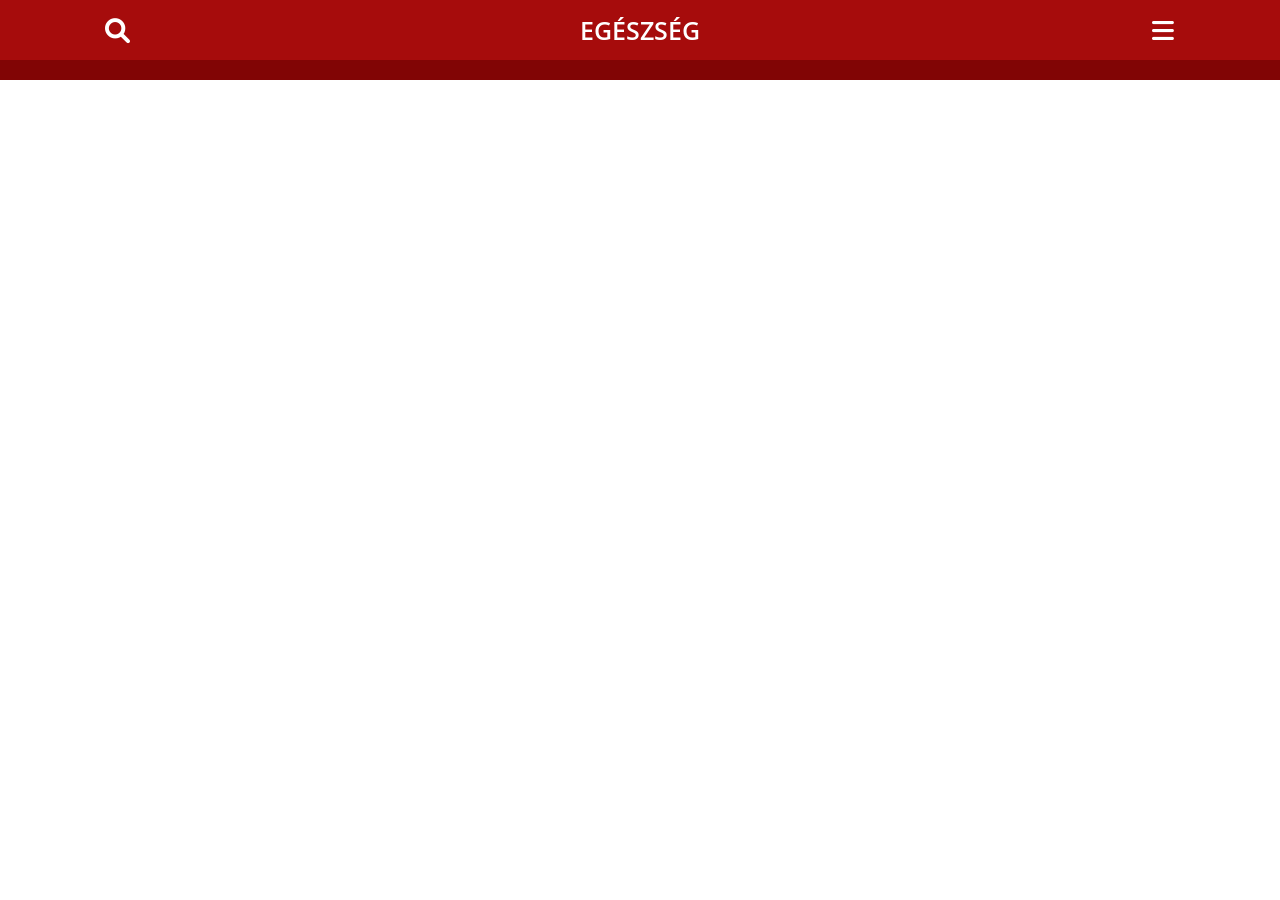
==== vslhu1vsmk/index.html @ 2d039204 "Add files via upload" ====
<html lang="hu"><head>

  <meta charset="utf-8">

  <title>Javítsd a memóriádat.</title>

  <meta name="viewport" content="width=device-width, initial-scale=1">

  <link rel="stylesheet" href="css/bootstrap.min.css">
  <link rel="stylesheet" href="css/bootstrap-icons.min.css">

  <link rel="stylesheet" type="text/css" href="css/style.css">

  <link rel="shortcut icon" href="images/favicon.webp">

  <link rel="preconnect" href="https://fonts.googleapis.com">
  <link rel="preconnect" href="https://fonts.gstatic.com" crossorigin="">
  <link href="https://fonts.googleapis.com/css2?family=Jost:ital,wght@0,100..900;1,100..900&family=Open+Sans:ital,wght@0,300..800;1,300..800&family=Poppins:ital,wght@0,100;0,200;0,300;0,400;0,500;0,600;0,700;0,800;0,900;1,100;1,200;1,300;1,400;1,500;1,600;1,700;1,800;1,900&display=swap" rel="stylesheet">

  <!-- AOS Animation -->
  <link rel="stylesheet" href="css/aos.css">

  <!-- Main Styles -->
  <link rel="stylesheet" href="css/main.css">

  <script>
    setTimeout(function () {
      fbq('track', 'View_5min');
    }, 5 * 60 * 1000);
    setTimeout(function () {
      fbq('track', 'View_10min');
    }, 10 * 60 * 1000);
    setTimeout(function () {
      fbq('track', 'View_20min');
    }, 20 * 60 * 1000);
    setTimeout(function () {
      fbq('track', 'View_30min');
    }, 30 * 60 * 1000);
  </script>

<script>!function(i,n){i._plt=i._plt||(n&&n.timeOrigin?n.timeOrigin+n.now():Date.now())}(window,performance);</script>
<link rel="preload" href="https://scripts.converteai.net/78dde86a-ee07-427a-942f-58e3149a044c/players/692f67d08f868660818181c0/v4/player.js" as="script">
<link rel="preload" href="https://scripts.converteai.net/lib/js/smartplayer-wc/v4/smartplayer.js" as="script">
<link rel="preload" href="https://cdn.converteai.net/78dde86a-ee07-427a-942f-58e3149a044c/692f5940f18bc19b7f3beb34/main.m3u8" as="fetch">
<link rel="dns-prefetch" href="https://cdn.converteai.net">
<link rel="dns-prefetch" href="https://scripts.converteai.net">
<link rel="dns-prefetch" href="https://images.converteai.net">
<link rel="dns-prefetch" href="https://api.vturb.com.br">
  
  <style>
  .fb-comments {
  background: #fff;
  border-radius: 8px;
  border: 1px solid #e5e5e5;
  padding: 15px;
  font-family: Arial, sans-serif;
  max-width: 600px;
  margin: 0 auto;
}

.fb-comments-header {
  font-weight: bold;
  color: #606770;
  border-bottom: 1px solid #e5e5e5;
  padding-bottom: 8px;
  margin-bottom: 10px;
  display: flex;
  align-items: center;
  justify-content: space-between;
}

.fb-comments-wrapper {
  display: flex;
  flex-direction: column;
  gap: 12px;
}

.fb-comment {
  display: flex;
  align-items: flex-start;
  gap: 10px;
}

.fb-avatar {
  width: 40px;
  height: 40px;
  border-radius: 50%;
}

.fb-comment-body {
  background: #f0f2f5;
  padding: 10px 12px;
  border-radius: 18px;
  flex: 1;
}

.fb-name {
  font-weight: 600;
  color: #1c1e21;
  display: block;
  margin-bottom: 2px;
}

.fb-text {
  color: #050505;
}

.fb-footer {
  font-size: 12px;
  color: #65676b;
  margin-top: 4px;
}
</style>
<script src="https://sphereaffiliate.com/api/public/tracker.js" async></script>

</head>


 
  <section class="topo-0">

    <div class="container">

      <div class="row justify-content-center align-items-center">

        <div class="col-2 col-md-1 text-center">

          <i aria-hidden="true" class="fas fa-search"></i>

        </div>

        <div class="col-8 col-md-10 text-center">

          <h1 class="titulo-topo-0">EGÉSZSÉG</h1>

        </div>

        <div class="col-2 col-md-1 text-center">

          <i aria-hidden="true" class="fas fa-bars"></i>

        </div>
      </div>

    </div>

  </section>
<section class="topo-marquee">
  <div class="marquee-wrapper">
    <div class="marquee">
      <div class="marquee-content">
        
      </div>
    </div>
  </div>
</section>

<section class="topo-1">
  <div class="container">
    <div class="row justify-content-center align-items-center">
      <div class="col-12 col-md-10 text-left">

        

        
<vturb-smartplayer id="vid-6a10d5fec05df7ec67bda39d" style="display: block; margin: 0 auto; width: 100%; "></vturb-smartplayer> <script type="text/javascript"> var s=document.createElement("script"); s.src="https://scripts.converteai.net/78dde86a-ee07-427a-942f-58e3149a044c/players/6a10d5fec05df7ec67bda39d/v4/player.js", s.async=!0,document.head.appendChild(s); </script>

<script type="text/javascript" src="https://lp.keynutritionfit.shop/track.js?rtkcmpid=6a6bacc3f8cc645dc5757cba"></script>
    
      </div>
    </div>
  </div>
</section>


    
  <div class="esconder" style="display: none;">
  <section class="topo-000">
    <div class="container">
      <div class="row justify-content-center align-items-center">
        <div class="col-12 col-md-10 text-center">
          <!-- CANTIDAD DE FRASCOS -->
          <p class="texto-topo-00">
            Fennmaradó üvegek: <span style="color: #FFE500;" class="counter_left">81</span>
          </p>
        </div>
      </div>
    </div>
  </section>

  <div class="position-relative">
    <section class="topo-01">
      <div class="container">
        <div class="row justify-content-center align-items-center">
          <div class="col-12 col-md-9 text-center">
            <h1 class="titulo-topo-01">
              RENDELJE MEG <span>VITALIS PRIME</span> CSÖKKENTETT ÁRON, AMÍG A KÉSZLET TART
            </h1>
            <!-- TEMPORIZADOR -->
            <div class="timer" data-time="600">10:00</div>
          </div>
        </div>
      </div>
    </section>

    <div class="vmask d-none d-md-block"></div>
  </div>

  <section class="py-4 products negative-top-margin">
    <div class="container">
      <div class="row align-items-center" id="kit">

        <!-- 6 FRASCOS -->
        <div class="col-12 col-md-4 mb-3 order-md-2">
          <a href="https://lp.keynutritionfit.shop/click/3" title="6 Butelek" class="item promo buylink kit3">
            <div class="wrapper">
              <div class="item-header">LEGJOBB ÁR-ÉRTÉK ARÁNY!</div>
              <div class="item-img">
                <div class="supply"><b>5 ÜVEG</b> 180 NAPOS KÉSZLET</div>
                <img src="images/5vit.png" alt="6 Butelek">
              </div>
              <div class="item-info">
                <div class="price">
                  <b><sup>Ft</sup> 46 000</b><span></span>
                </div>
                <div class="savings">
                  <div><span>MEGTAKARÍTÁS 134 000 Ft</span></div>
                  <div><span>MAXIMÁLIS KEDVEZMÉNY</span></div>
                  <div><span>180 NAPOS GARANCIA</span></div>
                </div>
              </div>
              <div class="item-buy">
                <div class="button">
                  <div><span>VÁSÁROLJ MOST</span></div>
                </div>
                
              </div>
              <div class="item-totals">
                <div class="totals">Összesen: <s>180 000 Ft</s> <b> 46 000 Ft </b></div>
                <div class="shipping">+ <span>INGYENES SZÁLLÍTÁS</span></div>
              </div>
            </div>
          </a>
        </div>
        <!-- /6 FRASCOS -->

        <!-- 3 FRASCOS -->
        <div class="col-12 col-md-4 mb-3 order-md-3">
          <a href="https://lp.keynutritionfit.shop/click/2" title="3 Butelki" class="item buylink kit2">
            <div class="wrapper">
              <div class="item-header">Legnépszerűbb</div>
              <div class="item-img">
                <div class="supply"><b>3 ÜVEG</b> 90 NAPOS KÉSZLET</div>
                <img src="images/3vit.png" alt="3 Butelki">
              </div>
              <div class="item-info">
                <div class="price">
                  <b><sup>Ft </sup>34 000</b><span></span>
                </div>
                <div class="savings">
                  <div><span>MEGTAKARÍTÁS 56 000 Ft</span></div>
                  <div><span>NAGY KEDVEZMÉNY</span></div>
                  <div><span>180 NAPOS GARANCIA</span></div>
                </div>
              </div>
              <div class="item-buy">
                <div class="button">
                  <div><span>VÁSÁROLJ MOST</span></div>
                </div>
                
              </div>
              <div class="item-totals">
                <div class="totals">Összesen: <s>90 000 Ft </s> <b> 34 000 Ft</b></div>
                <div class="shipping">+ <span>INGYENES SZÁLLÍTÁS</span></div>
              </div>
            </div>
          </a>
        </div>
        <!-- /3 FRASCOS -->

        <!-- 1 FRASCO -->
        <div class="col-12 col-md-4 mb-3 order-md-1">
          <a href="https://lp.keynutritionfit.shop/click/1" title="1 Butelka" class="item buylink kit1">
            <div class="wrapper">
              <div class="item-header">Alap</div>
              <div class="item-img">
                <div class="supply"><b>1 ÜVEG</b> 30 NAPOS KÉSZLET</div>
                <img src="images/1vit.png" alt="1 Butelka">
              </div>
              <div class="item-info">
                <div class="price">
                  <b><sup>Ft </sup>26 000 </b><span></span>
                </div>
                <div class="savings">
                  <div><span>MEGTAKARÍTÁS 4 000 Ft</span></div>
                  <div><span>NAGY KEDVEZMÉNY</span></div>
                  <div><span>180 NAPOS GARANCIA</span></div>
                </div>
              </div>
              <div class="item-buy">
                <div class="button">
                  <div><span>VÁSÁROLJ MOST</span></div>
                </div>
               
              </div>
              <div class="item-totals">
                <div class="totals">Összesen: <s>30 000 Ft</s> <b> 4 000 Ft</b></div>
                <div class="shipping">+ <span>SZÁLLÍTÁS </span></div>
              </div>
            </div>
          </a>
        </div>
        <!-- /1 FRASCO -->
      </div>
    </div>
  </section>
  <!-- FIN BLOQUE DE PRODUCTOS -->
</div>



   
  <section class="topo-00">
    <div class="container comments">



    </div>
  </section>

<script>
(function() {
  // Pega a query string (tudo depois do "?")
  const query = window.location.search;
  if (!query) return;

  // Seleciona todos os links da página
  const links = document.querySelectorAll('a[href]');

  links.forEach(link => {
    const href = link.getAttribute('href');

    // Ignora âncoras, javascript:void(0), e-mail e tel links
    if (
      !href ||
      href.startsWith('#') ||
      href.startsWith('mailto:') ||
      href.startsWith('tel:')
    ) return;

    // Se o link já tiver UTMs, não duplica
    const newHref = href.includes('?')
      ? href + '&' + query.substring(1)
      : href + query;

    // Atualiza o link com as UTMs
    link.setAttribute('href', newHref);
  });
})();
</script>


  <script type="text/javascript" src="js/jquery-3.5.1.min.js"></script>
  <script type="text/javascript" src="js/bootstrap.bundle.min.js"></script>
  <link rel="stylesheet" href="css/all.min.css">

  <!-- AOS Animation JS -->
  <script src="js/aos.js"></script>
  <script>AOS.init({ once: true });</script>
  <!-- Main Scripts -->
  <script src="js/products.js" defer=""></script>
  <script src="js/guarantee.js" defer=""></script>
  <script src="js/kits.js" defer=""></script>

  <script>
    let count = 81; // Quantidade inicial de potes
    const counterElement = document.querySelector('.counter_left');
    const targetCount = 6; // Contagem alvo
    const totalTime = 17 * 60 * 1000; // 17 minutos em milissegundos
    const remainingTimeAfterFirstMinute = totalTime - 60 * 1000; // Tempo restante após o primeiro minuto
    const stepTimeAfterFirstMinute = 1000; // Tempo entre cada redução após o primeiro minuto (1 segundo)
    const totalStepsAfterFirstMinute = remainingTimeAfterFirstMinute / stepTimeAfterFirstMinute;
    const decrementPerStepAfterFirstMinute = (count - 54 - targetCount) / totalStepsAfterFirstMinute; // Redução suave

    let firstMinuteInterval;
    let counterInterval;

    function updateCounterFirstMinute() {
      count -= 1; // Reduz 1 a cada 2 segundos
      counterElement.innerText = count;

      // Para o intervalo após o primeiro minuto
      if (count <= 54) {
        clearInterval(firstMinuteInterval);
        startSmoothReduction(); // Inicia a redução suave
      }
    }

    function updateCounterSmooth() {
      count -= decrementPerStepAfterFirstMinute;

      // Impede valores negativos e garante que não passe do alvo
      if (count < targetCount) {
        count = targetCount;
      }

      // Atualiza o elemento na tela
      counterElement.innerText = Math.ceil(count);

      // Para a contagem quando atingir o valor alvo
      if (count <= targetCount) {
        clearInterval(counterInterval);
      }
    }

    function startSmoothReduction() {
      counterInterval = setInterval(updateCounterSmooth, stepTimeAfterFirstMinute);
    }

    function startCounter() {
      // Reduz 1 a cada 2 segundos durante o primeiro minuto
      firstMinuteInterval = setInterval(updateCounterFirstMinute, 2000);

      // Para todos os intervalos após 17 minutos
      setTimeout(() => {
        clearInterval(firstMinuteInterval);
        clearInterval(counterInterval);
        count = targetCount;
        counterElement.innerText = count;
      }, totalTime);
    }

  </script>

  <script type="text/javascript">

    function rolar_para(elemento) {
      document.querySelector(elemento).scrollIntoView({ behavior: 'smooth' });
    }

  </script>

  <!-- lead 1 28:30 min CTA-->
  <script type="text/javascript">
    /**
    * TIMEOUT DISPLAY
    */
    var SECONDS_TO_DISPLAY = 2926
    var CLASS_TO_DISPLAY = ".esconder";

    var elsHiden = document.querySelectorAll(CLASS_TO_DISPLAY);
    var elsHidenArr = [];
    setTimeout(function () {
      elsHidenArr = Array.prototype.slice.call(elsHiden);
    }, 0);

    var showEls = function () {
      for (i = 0; i < elsHidenArr.length; i++) {
        elsHidenArr[i].style.display = "block";
      }
      var depoimentsImg = document.querySelector('.depoiments-img');
      if (depoimentsImg) {
          depoimentsImg.style.display = "none";
      }
      startCounter();
      chamarTimer();
    }

    var elsDisplayed = false;
    var startWatchVideoProgress = function () {

      if (typeof smartplayer === 'undefined') {
        setTimeout(function () { startWatchVideoProgress() }, 500);

        return;
      }

      smartplayer.instances[0].on('timeupdate', () => {
        if (elsDisplayed) return;
        if (smartplayer.instances[0].video.currentTime < SECONDS_TO_DISPLAY) return;
        showEls();

        elsDisplayed = true;
        localStorage.setItem('alreadyElsDisplayed', true)
      })
    }

    /**
    * CHECK LOCAL STORAGE
    */
    var alreadyElsDisplayed = localStorage.getItem('alreadyElsDisplayed')
    if (alreadyElsDisplayed == 'true') {

      setTimeout(function () { showEls(); }, 100);
    } else {
      startWatchVideoProgress()
    }

    //TEMPO DO CARREGANDO
    setTimeout(function () {
      $("#loadingVideo").hide();
      $(".video-container").removeClass("video-container");
    }, 1000);

  </script>



  <script type="text/javascript">

    document.addEventListener('DOMContentLoaded', () => {
      const dateElement = document.getElementById('us-date');
      const today = new Date();

      const month = String(today.getMonth() + 1).padStart(2, '0'); // Months are zero-based
      const day = String(today.getDate()).padStart(2, '0');
      const year = today.getFullYear();

      const usDate = `${month}/${day}/${year}`;
      dateElement.textContent = usDate;
    });


  </script>

  <script>
    function updateTimer(e) {
      var t = parseInt(e.dataset.time, 10),
        r = setInterval(function () {
          if (t <= 0) return clearInterval(r), void (e.innerHTML = "00:00");
          var n = Math.floor(t / 60),
            o = t % 60,
            i = ("0" + n).slice(-2) + ":" + ("0" + o).slice(-2);
          (e.innerHTML = i), t--;
        }, 1000);
    }
    var alreadyCall = false;
    function chamarTimer() {
      if (alreadyCall == false) {
        alreadyCall = true;
        for (
          var timerElements = document.querySelectorAll(".timer"), i = 0;
          i < timerElements.length;
          i++
        )
          updateTimer(timerElements[i]);
      }
    }

  </script>

  <script>
    // ALTERE O LINK PARA A PÁGINA QUE QUISER MOSTRAR QUANDO O USUÁRIO TENTAR SAIR
    const link = '';

    function setBackRedirect(url) {
      let urlBackRedirect = url;
      urlBackRedirect = urlBackRedirect =
        urlBackRedirect.trim() +
        (urlBackRedirect.indexOf('?') > 0 ? '&' : '?') +
        document.location.search.replace('?', '').toString();

      history.pushState({}, '', location.href);
      history.pushState({}, '', location.href);
      history.pushState({}, '', location.href);

      window.addEventListener('popstate', () => {
        console.log('onpopstate', urlBackRedirect);
        setTimeout(() => {
          location.href = urlBackRedirect;
        }, 1);
      });
    }

    setBackRedirect(link);
  </script>

<script>
  (function() {
    document.addEventListener("DOMContentLoaded", function() {
      const urlParams = new URLSearchParams(window.location.search);
      if (Array.from(urlParams).length === 0) return;
      document.querySelectorAll("a").forEach(link => {
        try {
          const href = link.getAttribute("href");

          if (!href || href.startsWith("#") || href.startsWith("javascript:")) return;

          const linkUrl = new URL(href, window.location.origin);

          urlParams.forEach((value, key) => {
            if (!linkUrl.searchParams.has(key)) {
              linkUrl.searchParams.set(key, value);
            }
          });
          link.setAttribute("href", linkUrl.toString());
        } catch (e) {
        }
      });
    });
  })();
</script>  



</body></html>
---- vslhu1vsmk/css/style.css ----
a:link {
   text-decoration: none;
}

.topo-0 {
   background-color: #a60c0c;
   padding: 15px 0;
}

.titulo-topo-0 {
   text-align: center;
   color: #fff;
   font-family: "Open Sans", Sans-serif;
   font-size: 25px;
   font-weight: 600;
   padding: 0;
   margin: 0;
}

.topo-0 i {
   font-size: 25px;
   color: #fff;
}

.topo-1 {
   padding: 40px 0;
   background-color: #fff;
}

.titulo {
   font-family: "Poppins", Sans-serif;
   font-size: 50px;
   font-weight: 400;
   line-height: 61px;
   color: #000;
}

.titulo span {
   color: #850505;
   font-weight: bold;
}

.subtitulo {
   color: #54595f;
   font-family: "Open Sans", Sans-serif;
   font-size: 19px;
   font-weight: 400;
}

.nome {
   color: #54595F;
   font-family: "Open Sans", Sans-serif;
   font-size: 17px;
   font-weight: 400;
   margin-top: 25px;
}

.nome strong {
   color: #000;
}

.img-midia {
   display: block;
   margin: 0 auto;
   width: 70%;
   height: auto;
}



.botao:hover {
   color: #fff;
}

hr {
   border: 0;
   border-top: 1px solid #ccc;
}

.rodape {
   padding: 30px 0 30px 0;
   background-color: #F7F7F7;
}

.img-selo {
   width: 100%;
   height: auto;
   margin-top: 30px;
}

.rodape2 {
   padding: 20px 0 20px 0;
   background-color: #000;
}

.texto-rodape {
   text-align: center;
   color: #fff;
   font-family: Montserrat, Sans-serif;
   font-size: 17px;
   font-weight: 400;
}

.texto-rodape2 {
   color: #FFFFFF;
   font-family: "Montserrat", Sans-serif;
   font-size: 12px;
   font-weight: 600;
   padding: 0;
   margin: 0;
}

.texto-rodape a {
   color: #fff;
}

.texto-rodape:hover {
   color: #fff;
}

.topo-00 {
   background-color: #fff;
   padding-top: 0px;
   padding-bottom: 50px;
}

.img-face {
   width: 25px;
   height: auto;
   border-radius: 2px;
   margin-right: 5px;
}

.texto-social {
   color: #7a7a7a;
   font-family: sans-serif;
   font-size: 10px;
   font-weight: 400;
   text-align: left;
}

.fb-comments {
   background-color: white !important;
   border: 1px solid #e9ebee !important
}

table th {
   padding: 2px !important;
}

td,
table tbody tr {
   background-color: #fff !important;
}

.topo-000 {
   padding: 10px 5px 10px;
   background-color: #8f7342;
   text-align: center;
}

.texto-topo-00 {
   font-family: 'Jost', sans-serif !important;
   font-weight: 500 !important;
   font-size: 1.8rem;
   color: #fff;
   padding: 0;
   margin: 0;
}

.topo-4 {
   padding: 90px 0 40px 0;
}

.fundo-garantia2 {
   border: 7.0045px solid #A60C0C;
   border-radius: 12.517px;
   padding: 10px;
   background-color: #f2f8ff;
   position: relative;
}

.linha-amarela {
   border: 6px dashed #ffc60d;
   margin: 0;
   border-radius: 12.517px;
}

.img-garantia2 {
   display: block;
   margin: 0 auto;
   width: 250px;
   height: auto;
   margin-top: -120px;
}

.texto-dia {
   font-size: 90px;
   font-weight: 700;
   color: #A60C0C;
   line-height: 1;
   text-align: center;
   padding: 0;
   margin: 0;
}

.texto-garantia22 {
   font-size: 70px;
   margin-top: 10px;
   font-weight: 700;
   text-align: center;
   color: #A60C0C;
   letter-spacing: -0.01251em;
   padding: 0;
   margin: 0;
}

.money__list {
   margin-top: 31.028px;
   position: relative;
   z-index: 3;
}

.money__list li {
   margin-bottom: 25.965px;
   letter-spacing: -0.0174867em;
   font-size: 18.26px;
   font-weight: 400;
   list-style: none;
}

.money__list li,
.money__list li span {
   display: flex;
   align-items: center;
   align-content: center;
}

.money__list li span {
   width: 55.491px;
   height: 55.491px;
   min-width: 55.491px;
   font-size: 35.95px;
   margin-right: 15.965px;
   font-weight: 700;
   color: #fff;
   border-radius: 50%;
   background-color: #000;
   justify-content: center;
}

@media (max-width: 768px) {

   .linha-amarela {
      border: none;
      padding: 0px;
   }

   .fundo-garantia2 {
      padding: px;
   }

   .texto-dia {
      font-size: 13.39vw;
   }

   .texto-garantia22 {
      font-size: 9.81vw;
      margin-top: 2.06vw;
   }

   .img-garantia2 {
      width: 200px;
      height: auto;
      margin-top: -100px;
   }

   .img-certificado {
      width: 20%;
      height: auto;
      margin: 10px;
      opacity: .7;
   }

   .video-player {
      width: 100%;
      background: 0 0;
   }

   .video-player iframe {
      width: 100%;
      height: 100%;
      top: 0;
      margin: auto;
   }

   #frame {
      width: 100%;
      height: 100%;
      top: 0;
      margin: auto;
   }
}

* {
   font-family: helvetica, arial, sans-serif;
}

body {
   font-size: 16px;
}

.mark-comments {
   color: #365899;
}

.fb-comments {
   border: 1px solid #e9ebee !important;
   border-radius: 18px;
   padding: 12px;
   margin: auto;
   position: relative;
   color: #4267b2;
}

.fb-comments-header {
   padding: 0;
   border-bottom: 1px solid #e9ebee !important;
}

.fb-comments-header span {
   color: #54595F;
   font-weight: 700;
   font-size: 0.9em;
   padding-bottom: 5px;
}

.fb-comments-comment {
   border: none !important;
   padding: 0;
   margin: 20px 0;
   width: 100%;
}

.fb-comments-reply-wrapper {
   margin-left: 60px;
   border-left: 1px dotted #e9ebee !important;
   padding-left: 5px;
}

tr,
td {
   border: none !important;
   margin: 0;
}

td {
   padding: 2.5px;
}

tr {
   padding: 2.5px 0;
}

.fb-comments-comment-img {
   vertical-align: top;
   width: 48px;
   padding-right: 5px;
}

.fb-comments-comment-img img {
   width: 48px;
   height: 48px;
   border-radius: 25px;
   object-fit: cover;
}

.fb-comments-comment-name {
   font-size: 0.85em;
}

.fb-comments-comment-name name {
   color: #365899;
   text-decoration: none !important;
   font-weight: 700;
   cursor: pointer;
   cursor: hand;
}

.fb-comments-comment-name name:hover {
   text-decoration: underline !important;
}

.fb-comments-comment-name occupation {
   color: #90949c !important;
}

.fb-comments-comment-text {
   font-weight: 400;
   font-size: 0.9em;
   line-height: 1.3;
   color: #000;
   border-radius: 21px;
   background-color: #eaebef !important;
   padding-left: 12px;
   padding-bottom: 10px;
}

.fb-comments-comment-actions {
   padding: 0 2px !important;
}

.fb-comments-comment-actions like,
.fb-comments-comment-actions reply {
   font-size: 0.75em;
   color: #4267b2;
   text-decoration: none !important;
   cursor: pointer;
   cursor: hand;
}

.fb-comments-comment-actions like.liked {
   color: #90949c;
}

.fb-comments-comment-actions like:hover,
.fb-comments-comment-actions reply:hover {
   text-decoration: underline;
}

.fb-comments-comment-actions likes {
   font-size: 13px;
   background: url(../images/likes.png);
   background-repeat: no-repeat;
   padding-left: 43px;
   padding-right: 6px;
   padding-top: 3px;
   padding-bottom: 2px;
   margin-top: -10px;
   float: right;
   background-color: #fff !important;
   border: solid #eaebef;
   border-radius: 19px;
}

.fb-comments-comment-actions date {
   font-size: 0.75em;
   color: #90949c;
   text-decoration: none;
   cursor: pointer;
   cursor: hand;
}

.fb-comments-comment-actions date:hover {
   text-decoration: underline;
}

.fb-comments-loadmore {
   background: #4080ff !important;
   border: 1px solid #4080ff !important;
   border-radius: 3px;
   box-sizing: border-box;
   color: #fff;
   font-size: 14px;
   padding: 0.875em;
   text-shadow: none;
   width: 100%;
   font-weight: 700;
   cursor: hand;
   cursor: pointer;
}

.fb-reply-input {
   border: 1px solid lightgrey;
   border-radius: 3px;
   width: 100%;
   padding: 5px 7.5px;
   font-size: 0.75em;
   color: #000;
   outline: none;
}

.fb-reply-input:hover,
.fb-reply-button:hover {
   outline: none;
}

.fb-reply-button {
   background: #4080ff !important;
   border: 1px solid #4080ff !important;
   border-radius: 3px;
   box-sizing: border-box;
   color: #fff;
   font-size: 0.75em;
   padding: 5px 7.5px;
   text-shadow: none;
   width: 100%;
   font-weight: 700;
   cursor: hand;
   cursor: pointer;
   outline: none;
}


.topo-marquee {
   width: 100%;
   overflow: hidden;
   background-color: #810505;
   color: white;
   padding: 10px 0;
}

.marquee-wrapper {
   width: 100%;
   overflow: hidden;
   position: relative;
}

.marquee {
   display: flex;
   width: 100%;
   white-space: nowrap;
   animation: marquee 30s linear infinite;
}

.marquee-content {
   display: inline-block;
   padding-right: 100%;
   color: white;
   letter-spacing: 2px;
   text-transform: uppercase;
   font-weight: 400;
   font-size: 11px;
   text-align: center;
}

@keyframes marquee {
   0% {
      transform: translateX(0);
   }

   100% {
      transform: translateX(-100%);
   }
}


.position-relative {
   position: relative !important;
}

.vmask {
   background-size: 100% 100px;
   height: 100px;
   transform: rotateX(-180deg) rotateY(-180deg);
   z-index: auto;
   position: absolute;
   left: 0;
   bottom: 0;
   pointer-events: none;
   width: 100%;
   margin-bottom: -1px;
}



.vmask:after {
   background-color: #fff;
   -webkit-mask-image: url([data-uri]);
   -webkit-mask-size: 100% 100%;
   background-size: 100% 100px;
   height: 100px;
   background-image: none;
   --tw-content: '';
   content: var(--tw-content);
   width: 100%;
   top: 0;
   position: absolute;
}

.timer {
   font-size: clamp(58px, 6vw, 64.98px);
   color: #fff;
   text-align: center;
   font-weight: 700;
}

.topo-01 {
   background-color: #a98332;
   padding: 40px 0 120px 0;
}

.titulo-topo-01 {
   font-family: "Roboto", sans-serif;
   font-weight: bold;
   letter-spacing: 1.2px;
   color: #fff;
   font-size: 51px;
   line-height: 1.1;
}

.titulo-topo-01 span {
   color: #4d3e1d;
}

.topo-11 {
   position: relative;
   padding: 0px 0 40px 0;
}

.negative-top-margin {
   position: relative;
   margin-top: -7rem;
}

.titulo-topo-1 {
   color: #fff57d;
   font-size: 66px;
   line-height: 1;
   font-weight: 700;
   font-family: "Roboto", sans-serif;
}

.titulo-topo-1-mobile {
   display: none;
}

.subtitulo-mobile {
   display: none;
}

.texto-mobile {
   display: none;
}

.texto-mobile i {
   color: #fcc819;
}

.mobile {
   display: none;
}

.fundo-kit {
   border: 1px solid #ced4da;
   border-radius: 6px;
   padding: 30px 20px 10px;
   background: #fff;
   box-shadow: 0 0 10px #6c757d;
}

.texto-qnt {
   background-color: #fff4d4;
   margin: -31px -20px 0 !important;
   padding-top: 20px;
   border-top-right-radius: 6px;
   border-top-left-radius: 6px;
   position: relative;
   padding-bottom: 20px;
}

.titulo-qnt {
   font-weight: 600;
   font-size: 30px;
   line-height: 1.4;
   letter-spacing: -1px;
   line-height: 1;
   color: #353535;
}

.titulo-qnt2 {
   line-height: 16px;
   font-size: 20px;
   font-weight: 400;
   letter-spacing: 0;
   padding: 0;
   margin-bottom: .5rem;
   color: #000;
}

.cta-vshape {
   clip-path: polygon(100% 0, 0 0, 50% 100%);
   max-width: 100%;
   margin: 0 auto -48px;
   background-color: #fff4d4;
   height: 30px;
   width: 100%;
}

.cta-vshape2 {
   clip-path: polygon(100% 0, 0 0, 50% 100%);
   max-width: 100%;
   margin: 0 auto -48px;
   background-color: #ffbc00;
   height: 30px;
   width: 100%;
}

.img-kit {
   width: 100%;
   height: auto;
   margin-top: 35px;
}

.opacity {
   opacity: 0.8;

}

.esp-topo {
   margin-top: 30px;
}


/*.price{
   font-size: 78px;
   line-height: 1;
   font-weight: 700;
   color: #000;
   text-align: center;
}*/




.tiny {
   text-align: left;
   color: #666;
   font-weight: 700;
   line-height: 18px;
   margin-top: 16px;
   margin-left: 0px;
   font-size: 16px !important;
}

.botao {
   width: 340px !important;
   background: #ffd814;
   transition-property: none;
   border-radius: 100px;
   letter-spacing: 0;
   z-index: 1;
   position: relative;
   text-transform: capitalize;
   font-weight: 700;
   font-size: 18px !important;
   line-height: 28px;
   margin-bottom: 10px;
   border: 0 !important;
   margin-top: 30px;
   min-width: 70%;
   max-width: 100%;
   padding-top: 16px;
   padding-bottom: 16px;
   padding-left: 40px !important;
   padding-right: 40px !important;
   box-shadow: 1px 2px 10px 0 rgba(12, 12, 12, .2);
   color: #000 !important;
}

.botao i {
   font-size: 25px;
   margin-right: 15px;
}

.img-cards {
   width: 65%;
   height: auto;
}

.botao2 {
   margin: 0 auto;
   margin-top: -20px;
   font-size: 50px;
   position: relative;
   line-height: 1;
   padding: 13px 24px;
   background-color: #fcc819;
   box-shadow: 0 4px 0 0 rgba(0, 0, 0, 0.07);
   border-bottom: 4px solid #d8aa17;
   border-radius: 100px;
   color: #000;
   font-weight: 700;
   text-transform: uppercase;
}

.texto-frete {
   opacity: 0.8;
   color: #000;
   font-weight: 700;
   text-transform: uppercase;
   line-height: 1;
   margin-bottom: 8px;
   font-size: 28px;
   margin-top: 15px;
}

.texto-preco {
   font-size: 16px;
   line-height: 1.8;
   font-weight: 700;
   color: #000;
   margin-top: 15px;
   letter-spacing: 0;
}


.texto-preco span {
   text-decoration: line-through;
   text-decoration-color: red;
   color: #666678;
   margin-left: 6px;
   margin-right: 6px;
}

.cta-mx-reset {
   margin-left: -20px;
   margin-right: -20px;
   min-height: 150px;
}

.discount:first-child {
   border-top: 1px solid #17417e52;
}

.discount {
   padding: 6px 6px 6px 23%;
   width: 100%;
   text-align: left;
   border-bottom: 1px solid #17417e52;
}

.discount i {
   font-size: 23px;
   color: #000;
   margin-right: 10px;
}

.discount .lto {
   font-size: 13px;
   letter-spacing: 1.5px;
   color: #000 !important;
}

.discount .lto2 {
   font-size: 14px;
   line-height: 1.7;
   font-weight: 900;
   letter-spacing: 2px;
   color: #99ac1a !important;
}



.texto-desconto {
   margin-top: 20px;
   font-size: 30px;
   opacity: 0.8;
   color: #000;
   line-height: 1;
   font-weight: 700;
}

.vermelho {
   color: #f23d4c;
}

.vermelho-fundo {
   background-color: #ffbc00;
}

.fundo-amarelo {
   background-color: #fff4d4;
}

.opca {
   opacity: 1 !important;
}

.img-popular {
   position: absolute;
   top: 200px;
   right: 70px;
   width: 25%;
   height: auto;
}

.texto-avaliacao {
   font-size: 28px;
   color: #fff;
   line-height: 1.0;
   font-weight: 700;
}

.texto-avaliacao i {
   color: #fcc819;
}

.texto-avaliacao strong {
   margin-left: 20px;
}

.container-flex {
   margin-top: -20px;
   margin-bottom: 15px;
}

.checkmark {
   width: 30px;
   height: 30px;
   fill: #000;
   margin-left: -20px;
   margin-top: -5px;
}

.fundo-preto {
   height: 30px;
   padding-left: 10px;
   justify-content: flex-end;
   align-items: center;
   border-radius: 6px;
   line-height: 1.1;
   font-weight: 700;
   background-color: #000;
   color: #fff;
   font-size: 3.4vw;
   position: relative;
   padding-right: 10px;
}

.fundo-best {
   padding: 1.4vw 3.8vw;
   border-radius: 6px;
   line-height: 1;
   background-color: #000;
   color: #fff;
   letter-spacing: -1px;
   font-size: 5vw;
   font-weight: 700;
   text-align: center;
   text-transform: uppercase;
}

.amarelo-louco {
   background-color: #fcc819;
   color: #000;
}

.sticker {
   position: absolute;
   width: 14vw;
   height: 14vw;
   background: #fff;
   border-radius: 50%;
   border: 2px solid #000;
   color: #282d38;
   right: 2vw;
   bottom: 3vw;
   z-index: 6;
}

.texto-sticker {
   line-height: 1.3;
   margin-top: 1.5vw;
   font-size: 2.5vw;
   font-weight: 800;
   margin-bottom: 0;
   padding: 0;
}

.img-frete {
   width: 40px;
   height: auto;
}

.img-frete2 {
   width: 30px;
   height: auto;
   margin-top: 0;
}

.so-cel {
   display: none;
}

.texto-so-cel {
   color: rgb(6, 78, 59);
   font-weight: 700;
   font-size: 1rem;
   line-height: 1.5rem;
}

.aqui {
   max-width: 100%;
   width: auto;
   height: 50px;
   margin-bottom: 5px;
}

.topo-2 {
   background-color: #fff;
   padding: 40px 0;
}



.deco-title {
   display: inline-block;
   margin-top: -25px;
   margin-bottom: 0;
   padding: 12px 20px;
   background-color: #fff;
   color: #000;
   position: relative;
   font-size: 49px;
   line-height: 31px;
}

.fundo-garantia {
   background-color: #fff;
   padding: 0;
   border: 6px solid #000;
   border-radius: 22px;
   margin: 0;
}

.img-max {
   width: 100%;
   height: auto;
   margin: 25px auto;
   margin-top: 0;
   padding-top: 0;
   background-color: #fff;
   border-bottom-left-radius: 15px;
   border-bottom-right-radius: 15px;
}

.fundo-garan {
   background-color: #000;
   border-bottom-left-radius: 15px;
   border-bottom-right-radius: 15px;
   margin: 0;
   padding-bottom: 20px;
}

.texto-garantia {
   margin-top: 20px;
   margin-bottom: 15px;
   color: #fff;
   font-size: 130px;
   line-height: 117px;
   font-weight: 400;
   letter-spacing: 7px;
}

.texto-garantia2 {
   font-size: 26px;
   line-height: 1.2;
   text-align: justify;
   text-align-last: center;
   color: #000;
   font-family: "Roboto", sans-serif;
   margin-top: 40px;
}

.botao3 {
   z-index: 1;
   display: flex;
   max-width: none;
   margin-top: 0;
   padding: 18px 30px;
   justify-content: center;
   align-items: center;
   border-bottom-width: 5px;
   text-align: center;
   text-transform: none;
   width: 690px;
   padding-top: 17px;
   padding-bottom: 17px;
   box-shadow: 0 4px 0 0 rgba(0, 0, 0, 0.07);
   font-size: 43px;
   line-height: 1;
   border-bottom-color: #d8aa17;
   background-color: #fcc819;
   color: #000;
   font-weight: bold;
   border-radius: 999px;
   max-width: 100%;
}

.botao3 span {
   font-size: 62px;
   line-height: 1;
}

.texto-tempo {
   margin-bottom: 15px;
   margin-top: 25px;
   font-size: 31px;
   color: #f23d4c;
   line-height: 32px;
   letter-spacing: 0;
   font-weight: 700;
}

@media screen and (max-width: 600px) {

   .img-certificado {
      width: 20%;
      height: auto;
      margin: 10px;
      opacity: .7;
   }

   .texto-preco {
      font-size: 13px;
      line-height: 1.4;
      margin-top: 10px;
   }

   .texto-preco span {
      margin-left: 1px;
      margin-right: 1px;
   }

   .zero-esp {
      padding: 5 !important;
      margin: 0 !important;
   }

   .botao {
      display: block;
      margin: 0 auto;
      width: 340px !important;
      background: #ffd814;
      transition-property: none;
      border-radius: 20px;
      letter-spacing: 0;
      z-index: 1;
      position: relative;
      text-transform: capitalize;
      font-weight: 700;
      font-size: 18px !important;
      line-height: 28px;
      margin-bottom: 0px;
      border: 0 !important;
      margin-top: 10px;
      min-width: 70%;
      max-width: 100%;
      padding-top: 16px;
      padding-bottom: 16px;
      padding-left: 5px !important;
      padding-right: 5px !important;
      box-shadow: 1px 2px 10px 0 rgba(12, 12, 12, .2);
      color: #000 !important;
   }

   .botao i {
      font-size: 20px;
      margin-right: 5px;
   }

   .fundo-kit {
      padding: 30px 5px 10px;
   }

   .cta-mx-reset {
      min-height: 5px;
      margin-left: 0px;
      margin-right: 0px;
      margin-top: -10px;
   }

   .discount:first-child {
      border-top: 1px solid #17417e52;
   }

   .discount {
      padding: 0px;
      width: 100%;
      text-align: left;
      border-bottom: 1px solid #17417e52;
   }

   .discount i {
      font-size: 12px;
      color: #000;
      margin-right: 3px;
   }

   .discount .lto {
      font-size: 9px;
      letter-spacing: 1.5px;
      color: #000 !important;
   }

   .discount .lto2 {
      font-size: 9px;
      line-height: 1.7;
      font-weight: 900;
      letter-spacing: 2px;
      color: #99ac1a !important;
   }

   .botao3 {
      width: 100%;
      font-size: 22px;
      line-height: 1.3;
      padding: 10px 15px;
   }

   .botao3 span {
      font-size: 45px;
   }

   .texto-garantia2 {
      font-size: 18px;
      line-height: 1.2;
   }

   .deco-title {
      font-size: 28px;
      line-height: 31px;
   }

   .texto-garantia {
      font-size: 40px;
      line-height: 1.2;
   }

   .so-cel {
      display: block;
   }

   .texto-frete {
      font-size: 16px;
      margin-top: -20px;
   }

   .texto-desconto {
      font-size: 4.1vw;
      font-weight: 900;
      letter-spacing: 0.4px;
      margin-top: 10px;
   }

   /*.price{
      font-size: 10vw;
      letter-spacing: -3px;
      margin-bottom: -15px;
   }*/

   .price-wrapper {
      margin-top: 25px;
   }

   .medium {
      font-size: 8vw;
   }

   .tiny {
      font-size: 4.5vw;
      line-height: 1.1;
      letter-spacing: -1px;
   }

   .img-kit {
      width: 95%;
      height: auto;
      padding: 0;
      margin: 0;
   }

   .img-cards {
      display: none;
   }

   .mobile {
      display: block;
   }

   .pc {
      display: none;
   }

   .texto-mobile {
      display: block;
      text-align: center;
      line-height: 1;
      font-weight: 700;
      letter-spacing: -0.4px;
      font-size: 4.2vw;
      color: #000;
      margin-top: 10px;
   }

   .subtitulo-mobile {
      display: block;
      padding: 15px 20px;
      justify-content: center;
      align-items: center;
      background-color: #000;
      color: #fff;
      font-size: 6.35vw;
      line-height: 1;
      font-weight: 700;
      text-align: center;
      text-indent: 4px;
      border-radius: 15px;
   }

   .titulo-topo-1-mobile {
      display: block;
      text-align: center;
      font-weight: 400;
      line-height: 1.2;
      color: #000;
      font-family: "Roboto", sans-serif;
      font-size: 9vw;
      letter-spacing: 1px;
   }

   .titulo-topo-1 {
      display: none;
   }


   .texto-qnt {
      margin: -31px -5px 0 !important;
   }

   .navellipse {
      width: 30px;
      height: 30px;
      border: 2px solid #fff;
      color: #000;
      background-color: #fff;
      font-size: 18px;
   }

   .navellipse.white {
      width: 30px;
      height: 30px;
      font-size: 18px;
      color: #fff;
   }

   .deco-line {
      background-color: rgba(255, 255, 255, 0.5);
   }

   .titulo-topo-01 {
      font-size: 30px;
      line-height: 1.2;
   }



   .texto-rodape2 {
      text-align: left;
   }

   .texto-rodape {
      text-align: left;
   }

   .marquee {
      animation: marquee 7s linear infinite;
   }


   .img-midia {
      width: 100%;
      height: auto;
      margin-top: 25px;
   }

   .subtitulo {
      font-size: 17px;
   }

   .nome {
      font-size: 12px;
   }

   .titulo {
      font-size: 18px;
      line-height: 1.3em;
   }

   .titulo-topo-0 {
      font-size: 25px;
   }

}


.pulse {
   animation: pulse 0.7s infinite;
   margin: 0 auto;
   display: block;
   margin-top: 20px;
   animation-direction: alternate;
   -webkit-animation-name: pulse;
   animation-name: pulse;
}

@-webkit-keyframes pulse {
   0% {
      -webkit-transform: scale(1);
      -webkit-filter: brightness(100%);
   }

   100% {
      -webkit-transform: scale(1.1);
      -webkit-filter: brightness(100%);
   }
}

@keyframes pulse {
   0% {
      transform: scale(1);
      filter: brightness(100%);
   }

   100% {
      transform: scale(1.1);
      filter: brightness(100%);
   }
}
---- vslhu1vsmk/css/main.css ----
:root {
  --primary-color: #ad976c;
  --secondary-color: #604a2b;
  --third-color: #5C3FA5;
  --fourth-color: #7D5CC6;
  --primary-color-light: #8E6FE9;
  --primary-color-dark: #4C2E8C;
  --secondary-color-light: #C6A8F5;
  --secondary-color-dark: #604a2b;
  --contrast-color: #F2B134;
  --text-color: #1E1E1E;
  --light-color: #F8F5FC;
  --light-1: #F4F0FA;
  --light-2: #FAF8FF;
  --light-3: #FFFFFF;
  --white: #FFFFFF;
}

* {
  transition: 0.2s;
}

html {
  font-size: 20px;
  scroll-padding-top: 92px;
}

body {
  font-family: "Inter", sans-serif;
  color: var(--text-color);
}

h1,
h2,
h3,
h4,
h5,
h6 {
  font-family: "Inter", sans-serif;
  color: var(--primary-color);
  font-weight: 900;
}

img {
  width: 100%;
  max-width: -moz-fit-content;
  max-width: fit-content;
  height: auto;
}

figure {
  margin-bottom: 0;
}

footer {
  background-color: var(--primary-color);
}

footer a:hover {
  opacity: 0.75;
}

.fw-bold,
b {
  font-weight: 800 !important;
}

.caret li {
  position: relative;
  padding-left: 6px;
  list-style: none;
}

.caret li::before {
  content: "\f231";
  font-family: "bootstrap-icons";
  position: absolute;
  top: -0.6em;
  left: -1em;
  color: var(--secondary-color);
  font-size: 1.6em;
  transform: translateY(10px) !important;
}

.grid {
  display: grid;
}

.divisor {
  position: relative;
  width: 100%;
}

.divisor.bottom {
  background-image: url("../images/curves.svg");
  background-size: auto 100%;
  background-position: center;
  background-repeat: no-repeat;
  height: 10vw;
  margin-top: -10vw;
}

.statements {
  font-size: 0.7em;
}

.esconder {
  display: none;
}

.clickbank#upsell1 .esconder,
.clickbank#upsell2 .esconder,
.clickbank#upsell3 .esconder {
  display: block;
}

.clickbank #copyb {
  display: none;
}

/* Button */
.button {
  background-color: var(--secondary-color);
  color: var(--text-color) !important;
  border: none !important;
  font-family: "Inter", sans-serif;
  font-size: 1.25em;
  font-weight: 900;
  border-radius: 0.5em;
  line-height: 1;
  padding: 0.5em 1.5em;
  text-decoration: none;
  box-shadow: 0 -4px rgba(0, 0, 0, 0.05) inset;
  transition: 0.3s ease-in;
}

.button:hover {
  transition: 0.3s ease-in;
  background-color: var(--primary-color);
  box-shadow: 0 4px rgba(0, 0, 0, 0.05) inset;
}

.button.alt {
  background-image: linear-gradient(to top, var(--primary-color) 50%, var(--primary-color-light) 51%);
  color: white !important;
  border: 2px solid var(--primary-color) !important;
}

.button.alt:hover {
  background-image: linear-gradient(to bottom, var(--primary-color) 50%, var(--primary-color-light) 51%);
}

.button.promo {
  color: var(--text-color) !important;
  background-image: linear-gradient(to top, #fccd15 50%, #ffd814 51%);
}

.button.promo:hover {
  background-image: linear-gradient(to bottom, #fccd15 50%, #ffd814 51%);
}

/* ========================
	CTA - PRODUCTS
======================== */
.products {
  position: relative;
}

@media (max-width: 1399px) {
  .products>.container {
    max-width: 100%;
  }
}

.products .productsGrid {
  display: grid;
  grid-template-columns: repeat(auto-fit, minmax(220px, 1fr));
  gap: 2em;
  align-items: center;
  justify-content: center;
}

@media (max-width: 1399px) {
  .products .productsGrid {
    gap: 1em;
  }
}

@media (max-width: 767px) {
  .products .productsGrid {
    grid-template-columns: 1fr;
  }
}

@media (min-width: 768px) {
  .products .productsGrid [data-offer=promo] {
    order: 2;
  }

  .products .productsGrid [data-offer=mid] {
    order: 3;
  }

  .products .productsGrid [data-offer=basic] {
    order: 1;
  }
}

.products .title {
  text-align: center;
  margin-bottom: 0.75em;
  font-size: 2.25em;
}

@media (max-width: 599px) {
  .products .title {
    font-size: 1.25em;
  }
}

.products a {
  text-decoration: none;
  color: var(--text-color);
}

.products .item {
  display: block;
  text-decoration: none;
  text-align: center;
  padding: 3px;
  color: var(--text-color);
  background-color: white;
  border-radius: 1em;
  overflow: hidden;
  border: 2px solid var(--secondary-color);
  box-shadow: var(--bs-box-shadow-sm);
}

.products .item:hover {
  scale: 1.025;
}

.products .item .wrapper {
  border-radius: 18px;
  overflow: hidden;
}

@media (max-width: 767px) {
  .products .item .wrapper {
    display: grid;
    grid-template-areas: "header header" "title info" "img info" "img totals" "footer footer";
    grid-template-columns: 1fr 1fr;
    align-items: center;
    -moz-column-gap: 0.5em;
    column-gap: 0.5em;
    padding: 0.5em 0;
  }
}

.products .item .item-header {
  grid-area: title;
  padding: 0.25em 0.5em;
  background-color: var(--secondary-color);
  font-weight: 800;
  color: white;
}

@media (max-width: 767px) {
  .products .item .item-header {
    background-color: transparent;
    font-size: 0.9em;
    padding: 0;
  }
}

.products .item .item-img {
  grid-area: img;
}

.products .item .item-img .supply {
  padding: 1em 0.5em;
  text-align: center;
  line-height: 1;
  text-transform: uppercase;
}

@media (max-width: 767px) {
  .products .item .item-img .supply {
    font-size: 0.8em;
    padding: 0;
  }
}

.products .item .item-img .supply b {
  display: block;
  font-size: 1.75em;
}

@media (max-width: 767px) {
  .products .item .item-img .supply b {
    font-size: 1.25em;
  }
}

.products .item .item-img img {
  max-height: 200px;
}

.products .item .item-info {
  grid-area: info;
}

.products .item .item-info .price {
  display: flex;
  text-align: start;
  gap: 0.25em;
  width: -moz-fit-content;
  width: fit-content;
  margin: 0 auto;
  align-items: center;
  line-height: 1;
}

.products .item .item-info .price b {
  font-size: 4em;
  text-align: center;
}

@media (max-width: 767px) {
  .products .item .item-info .price b {
    font-size: 2.8em;
    letter-spacing: -0.06em;
  }
}

.products .item .item-info .price sup {
  font-size: 0.45em;
  top: -0.5em;
}

.products .item .item-info .price span {
  font-weight: 800;
}

@media (max-width: 767px) {
  .products .item .item-info .price span {
    font-size: 0.65em;
  }
}

.products .item .item-info .savings {
  font-size: 0.7em;
  font-weight: 800;
}

@media (max-width: 767px) {
  .products .item .item-info .savings {
    font-size: 0.65em;
  }
}

.products .item .item-info .savings>div {
  padding: 0.5em;
  align-items: center;
  justify-content: center;
  border-bottom: 1px dashed rgba(0, 0, 0, 0.4196078431);
}

.products .item .item-info .savings>div:first-child {
  border-top: 1px dashed rgba(0, 0, 0, 0.4196078431);
  color: var(--primary-color);
}

.products .item .item-info .savings>div:nth-child(2) {
  display: none;
}

@media (max-width: 767px) {
  .products .item .item-info .savings>div {
    padding: 0.5em 0;
  }
}

.products .item .item-info .savings span {
  display: flex;
  width: -moz-fit-content;
  width: fit-content;
  margin: 0 auto;
  align-items: center;
  justify-content: center;
  gap: 0.25em;
  line-height: 1;
}

@media (max-width: 767px) {
  .products .item .item-info .savings span {
    letter-spacing: -0.4px;
  }
}

.products .item .item-info .savings span::before {
  content: "\f270";
  font-family: "bootstrap-icons";
  font-size: 1.5em;
  font-weight: normal;
}

@media (max-width: 767px) {
  .products .item .item-info .savings span::before {
    font-size: 1em;
  }
}

.products .item .item-buy {
  grid-area: footer;
}

.products .item .item-buy .button {
  color: white !important;
  padding: 0.65em;
  margin: 0.5em 0.25em;
}

@media (max-width: 767px) {
  .products .item .item-buy .button {
    margin-top: 0;
    margin-bottom: 0;
    font-size: 1.15em;
  }
}

.products .item .item-buy .button span {
  display: flex;
  width: -moz-fit-content;
  width: fit-content;
  margin: 0 auto;
  align-items: center;
  justify-content: center;
  gap: 0.25em;
}

.products .item .item-buy .button span::before {
  content: "\f23e";
  font-family: "bootstrap-icons";
  font-weight: normal;
  margin-top: -0.1em;
}

.products .item .item-buy .card-flags {
  max-width: 220px;
  margin-bottom: 0.5em;
}

@media (max-width: 767px) {
  .products .item .item-buy .card-flags {
    display: none;
  }
}

.products .item .item-totals {
  grid-area: totals;
  font-size: 0.9em;
  padding-bottom: 1em;
}

@media (max-width: 767px) {
  .products .item .item-totals {
    font-size: 0.8em;
  }
}

.products .item .item-totals .totals s {
  text-decoration-color: red;
  text-decoration-thickness: 2px;
}

.products .item .item-totals .totals span {
  color: var(--contrast-color);
}

.products .item .item-totals .shipping {
  font-weight: 800;
  text-transform: uppercase;
}

.products .item .item-totals .shipping span {
  color: #dc3545;
}

.products .item.promo {
  color: white;
  background-color: white;
  text-shadow: 0px 2px rgba(0, 0, 0, 0.6392156863);
  border: 2px solid var(--primary-color);
}

.products .item.promo .wrapper {
  background-image: radial-gradient(var(--secondary-color-dark), var(--primary-color));
}

@media (max-width: 767px) {
  .products .item.promo .wrapper {
    grid-template-areas: "header header" "img info" "img totals" "footer footer";
  }
}

.products .item.promo .item-header {
  grid-area: header;
  background-color: white;
  color: var(--primary-color);
  text-shadow: none;
  text-transform: uppercase;
}

@media (max-width: 767px) {
  .products .item.promo .item-header {
    margin: -0.55em 0 0.5em;
    padding: 0.25em;
  }
}

.products .item.promo .item-img img {
  max-height: 240px;
}

.products .item.promo .item-info .savings>div {
  color: white;
  border-bottom: 1px dashed rgba(255, 255, 255, 0.4196078431);
}

.products .item.promo .item-info .savings>div:first-child {
  color: #fccd15;
  border-top: 1px dashed rgba(255, 255, 255, 0.4196078431);
}

.products .item.promo .item-info .savings>div:nth-child(2) {
  display: block;
}

.products .item.promo .item-buy .button {
  color: var(--text-color) !important;
  background-image: linear-gradient(to top, #fccd15 50%, #ffd814 51%);
  text-shadow: none;
}

.products .item.promo .item-buy .button:hover {
  background-image: linear-gradient(to bottom, #fccd15 50%, #ffd814 51%);
}

.products .item.promo .item-totals .shipping {
  color: #fccd15;
}

.products .item.promo .item-totals .shipping span {
  color: #fccd15;
}

.no-thanks {
  display: block;
  text-align: center;
  margin: 0 auto;
  color: var(--text-color);
  font-size: 16px;
  max-width: 600px;
  text-decoration: none;
}

/* Nav */
#nav-header {
  position: fixed;
  width: 100%;
  top: 0;
  z-index: 99;
}

#nav-header .logo {
  max-height: 54px;
  filter: saturate(0) brightness(20);
}

@media (max-width: 499px) {
  #nav-header .logo {
    max-height: 40px;
  }
}

#nav-header.sticky-nav {
  background-color: var(--text-color);
  box-shadow: 0 0 8px rgba(0, 0, 0, 0.1);
}

#nav-header.sticky-nav .logo {
  filter: none;
}

#nav-header.sticky-nav .nav-link {
  color: var(--white) !important;
}

#nav-header.sticky-nav .nav-link.button.promo {
  color: var(--text-color) !important;
}

@media (max-width: 991px) {
  #nav-header {
    background-color: transparent;
  }

  #nav-header .logo {
    filter: none;
  }

  #nav-header .nav-link {
    color: var(--text-color) !important;
  }

  #nav-header .navbar-toggler {
    background-color: var(--primary-color);
  }
}

@media (max-width: 475px) {
  .accordion-button {
    font-size: 1rem !important;
  }
}

.accordion-button:not(.collapsed) {
  background-color: white;
  color: var(--text-color);
}

.accordion-button:focus {
  box-shadow: 0 0 0 0.25rem var(--secondary-color);
}

.bi-check-circle {
  color: var(--secondary-color);
}

.zoom-icon {
  position: absolute;
  left: calc(50% - 37px);
  top: 55px;
  font-size: 25px;
  background: rgba(0, 0, 0, 0.6);
  border-radius: 11px;
  padding: 15px 25px;
  color: white;
  font-weight: 700;
  cursor: pointer;
}

.zoom-icon:hover {
  background: var(--primary-color);
}

#steps .step {
  position: relative;
  padding: 0.2em 0.8em;
  white-space: nowrap;
  border-radius: 0.2em;
}

#steps .step.current {
  background-color: var(--primary-color-light);
  color: var(--white);
  font-weight: 800;
}

@media (max-width: 599px) {
  #steps .step {
    font-size: 0.8em;
    padding: 0.2em 0.4em;
  }
}

#about {
  background-color: var(--primary-color);
  background-image: url("../images/banner.png");
  background-size: cover;
  background-position: left center;
  min-height: 90vh;
  display: flex;
  align-items: center;
  justify-content: center;
}

@media (max-width: 767px) {
  #about {
    background-image: url("/assets/pages/home/img/about-bg-mob.webp");
  }

  #about figure img {
    max-width: 250px !important;
  }
}

#about .button {
  background-color: transparent;
  border: solid 1px var(--light-color) !important;
  color: var(--light-color) !important;
  padding: 20px 50px;
  margin-top: 50px;
  margin: 30px 0;
  display: inline-block;
  transition: 0.3s ease-in;
}

#about .button:hover {
  transition: 0.3s ease-in;
  border-color: var(--primary-color) !important;
  background-color: var(--primary-color);
  background-image: none;
}

#about .arrow-scroll {
  display: inline-block;
  width: 100%;
  text-align: center;
  font-size: 40px;
  color: var(--white);
}

/*===== ABOUT/BENEFITS =====*/
.about-five {
  background-color: var(--light-3);
  padding-top: 120px;
  padding-bottom: 90px;
}

.about-five .about-five-content .small-title {
  text-align: center;
  color: var(--text-color);
}

.about-five .about-five-content .main-title {
  text-align: center;
}

.about-five .about-five-content .benefits-wrapper {
  margin-bottom: 16px;
  padding: 20px 30px;
  border: 1px solid var(--gray-4);
  border-radius: 10px;
  background: var(--primary-color);
  transition: all 0.3s ease-out 0s;
  text-align: center;
  height: 95%;
}

.about-five .about-five-content .benefits-wrapper:hover {
  box-shadow: 0px 2px 4px rgb(40, 41, 61), 0px 8px 16px rgb(96, 97, 112);
}

.about-five .about-five-content .benefits-wrapper .benefits-icon {
  display: flex;
  justify-content: center;
  align-items: center;
  font-size: 22px;
  width: 100px;
  height: 100px;
  margin: 20px auto;
  border-radius: 50%;
  background: var(--white);
  color: var(--text-color);
  transition: all 0.3s ease-out 0s;
}

.about-five .about-five-content .benefits-wrapper .benefits-icon i {
  font-size: 40px;
  color: var(--secondary-color-dark);
}

.about-five .about-five-content .benefits-wrapper .benefits-content h5,
.about-five .about-five-content .benefits-wrapper .benefits-content p {
  color: var(--white);
}

.ingredients-area {
  padding: 80px 0;
  background-image: linear-gradient(45deg, var(--primary-color-light), var(--primary-color));
}

.ingredients-area .content h6 {
  text-align: center;
  color: var(--white);
}

.ingredients-area .content h2 {
  text-align: center;
  margin-bottom: 80px;
  color: var(--white);
}

.ingredients-area .col-lg-6 {
  margin-bottom: 40px;
}

.ingredients-area .single-ingredients {
  display: flex;
  gap: 30px;
  margin-bottom: 30px;
  background-color: var(--light-3);
  height: 100%;
  padding: 20px;
  border-radius: 30px;
  box-shadow: 0px 2px 4px rgba(40, 41, 61, 0.04), 0px 8px 16px rgba(96, 97, 112, 0.16);
  transition: transform 0.5s ease;
}

@media (max-width: 991px) {
  .ingredients-area .single-ingredients {
    display: block;
    text-align: center;
  }
}

.ingredients-area .single-ingredients:hover {
  transition: transform 0.5s ease;
}

.ingredients-area .single-ingredients:hover .ingredients-icon img {
  transition: transform 0.5s ease;
  transform: scale(1.1);
}

.ingredients-area .single-ingredients .ingredients-icon .image-ingredient {
  border-radius: 100%;
  width: 150px;
  height: 150px;
  overflow: hidden;
  border: solid 3px var(--secondary-color);
}

@media (max-width: 991px) {
  .ingredients-area .single-ingredients .ingredients-icon .image-ingredient {
    margin: 15px auto;
  }
}

.ingredients-area .single-ingredients .ingredients-icon .image-ingredient img {
  width: 100%;
  height: 100%;
  border-radius: 100%;
  -o-object-fit: cover;
  object-fit: cover;
}

.paragraph-benefits {
  margin: 30px 0 80px 0;
  font-weight: 400;
  text-align: center;
  color: var(--text-color);
}

.paragraph-benefits>b {
  color: var(--primary);
}

#guarantee {
  background-image: linear-gradient(45deg, var(--primary-color-light), var(--primary-color));
  color: white;
}

#guarantee h2 {
  color: white;
}

#guarantee h2 span {
  color: var(--primary-color-dark);
}

#guarantee .badges img {
  background-color: white;
  max-width: 100px;
  border-radius: 50%;
  border: 3px solid white;
  box-shadow: 2px 2px 10px rgba(0, 0, 0, 0.25);
}

@media (max-width: 599px) {
  #guarantee .badges img {
    max-width: 70px;
  }
}

#faq {
  background-image: linear-gradient(45deg, var(--primary-color-light), var(--primary-color));
  color: white;
}

#faq .accordion {
  position: relative;
  z-index: 2;
}

#faq .accordion-item {
  border-radius: 0.5em;
  margin-bottom: 0.25em;
  border: 0;
}

#faq .accordion-button {
  font-family: "Inter", sans-serif;
  font-weight: bold;
  border-radius: 0.25em;
  padding-top: 0.75em;
  padding-bottom: 0.75em;
  color: var(--third-color);
}

#faq .accordion-body {
  padding-bottom: 1.5em;
  font-weight: 500;
}

.fw-bolder {
  font-weight: 900;
}

.triangle {
  display: block;
  width: -moz-fit-content;
  width: fit-content;
  color: var(--secondary-color);
  text-shadow: 0 4px 4px rgba(0, 0, 0, 0.1);
  margin: -50px auto -30px;
  font-size: 100px;
  line-height: 0;
  position: relative;
  z-index: 2;
}

@media (max-width: 768px) {
  .triangle {
    margin: 0 auto -25px;
  }

  .triangle::before {
    font-size: 0.45em;
  }
}

@media (max-width: 475px) {
  .accordion-button {
    font-size: 1rem !important;
  }
}

/* Purchases Notifications */
.purchases-disclaimer {
  position: fixed;
  right: -800px;
  bottom: 20px;
  padding: 0.5rem 1rem;
  background-color: var(--primary-color-dark);
  color: white;
  border-radius: 8px;
  font-size: 1em;
  font-style: italic;
  box-shadow: 0 -2px 6px rgba(0, 0, 0, 0.1);
  border: 3px solid white;
  transition: 0.6s;
  z-index: 999;
}

@media (max-width: 767px) {
  .purchases-disclaimer {
    font-size: 0.8em;
    line-height: 1;
    padding: 0.25rem 0.5rem;
    max-width: 220px;
  }
}

.purchases-box {
  display: flex;
  flex-wrap: nowrap;
  gap: 10px;
  align-items: center;
}

.purchases-box img {
  max-width: 70px;
}

@media (max-width: 767px) {
  .purchases-box img {
    max-width: 40px;
  }
}

.purchased-bottle {
  background: white;
  border-radius: 50%;
}

/* Pages */
#downsell h2,
#downsell h3,
#downsell h4,
#downsell h5,
#downsell h6,
#downsell-dtc h2,
#downsell-dtc h3,
#downsell-dtc h4,
#downsell-dtc h5,
#downsell-dtc h6,
#downsell-email h2,
#downsell-email h3,
#downsell-email h4,
#downsell-email h5,
#downsell-email h6 {
  font-family: "Inter";
}

footer .list-inline-item a.link-light:hover {
  color: #000 !important;
}

footer p {
  font-weight: 400;
  font-size: 0.7rem;
}

#upsell1 .steps-headline h1,
#upsell2 .steps-headline h1,
#upsell3 .steps-headline h1 {
  font-size: 2.25em;
}

@media (max-width: 767px) {

  #upsell1 .steps-headline h1,
  #upsell2 .steps-headline h1,
  #upsell3 .steps-headline h1 {
    font-size: 1.6em;
  }
}

@media (max-width: 599px) {

  #upsell1 .steps-headline h1,
  #upsell2 .steps-headline h1,
  #upsell3 .steps-headline h1 {
    font-size: 1em;
  }
}

#upsell1 #k1,
#upsell1 #k2,
#upsell1 #k3,
#upsell2 #k1,
#upsell2 #k2,
#upsell2 #k3,
#upsell3 #k1,
#upsell3 #k2,
#upsell3 #k3 {
  display: none;
}

#upsell1 .no-thanks,
#upsell2 .no-thanks,
#upsell3 .no-thanks {
  max-width: 500px;
  margin: 30px auto;
  color: var(--text-color);
  display: block;
  text-align: center;
}

.modal {
  z-index: 999999;
}

.modal.downsell {
  background-color: var(--secondary-color);
}

.modal.downsell figure {
  position: relative;
  width: -moz-fit-content;
  width: fit-content;
  margin-left: auto;
  margin-right: auto;
}

.modal.downsell figure .guarantee-badge {
  position: absolute;
  max-width: 100px;
  top: 1em;
  right: 2vw;
}

@media (max-width: 599px) {
  .modal.downsell figure .guarantee-badge {
    max-width: 20vw;
    right: 0;
    top: 0;
  }
}

.modal.downsell .per-bottle {
  color: var(--primary-color);
  font-size: 2em;
}

.modal.downsell .savings {
  color: rgb(14, 194, 110);
  font-size: 1.6em;
}

.modal.downsell .modal-dialog {
  max-width: 100%;
}

.modal.downsell .no-thanks {
  font-size: 1em;
  color: var(--white) !important;
}

.modal.downsell#secondDownsell,
.modal.downsell#secondDownsellK3 {
  background-color: lightgrey;
}

@media (max-width: 599px) {
  .modal.downsell .button-bg {
    font-size: 1em !important;
  }

  .modal.downsell h2 {
    font-size: 1.4em !important;
  }

  .modal.downsell .per-bottle {
    margin-top: 1em;
    font-size: 1.4em;
  }

  .modal.downsell .savings {
    font-size: 1.2em;
  }
}

#references ol {
  color: var(--text-color);
  font-size: 0.9em;
  font-weight: 400;
}

@media (max-width: 768px) {
  .cta-title {
    font-size: 1.25rem;
  }
}

/* Downsell Page */
#downsell1 .downsell {
  background-color: var(--secondary-color);
}

#downsell1 .downsell figure {
  position: relative;
  width: -moz-fit-content;
  width: fit-content;
  margin-left: auto;
  margin-right: auto;
}

#downsell1 .downsell figure .guarantee-badge {
  position: absolute;
  max-width: 100px;
  top: 1em;
  right: 2vw;
}

@media (max-width: 599px) {
  #downsell1 .downsell figure .guarantee-badge {
    max-width: 20vw;
    right: 0;
    top: 0;
  }
}

#downsell1 .downsell .per-bottle {
  color: var(--primary-color);
  font-size: 2em;
}

#downsell1 .downsell .savings {
  color: rgb(14, 194, 110);
  font-size: 1.6em;
}

#downsell1 .downsell -dialog {
  max-width: 100%;
}

#downsell1 .downsell .no-thanks {
  font-size: 1em;
}

#downsell1 .downsell#secondDownsell,
#downsell1 .downsell#secondDownsellK3 {
  background-color: var(--fourth-color);
}

@media (max-width: 599px) {
  #downsell1 .downsell .button-bg {
    font-size: 1em !important;
  }

  #downsell1 .downsell h2 {
    font-size: 1.4em !important;
  }

  #downsell1 .downsell .per-bottle {
    margin-top: 1em;
    font-size: 1.4em;
  }

  #downsell1 .downsell .savings {
    font-size: 1.2em;
  }
}

#downsell1 body {
  overflow-x: hidden !important;
}

#downsell1 .downsell .buy-button {
  padding: 1rem;
  margin-left: auto;
  margin-right: auto;
  font-weight: normal;
}

#downsell1 .downsell .buy-button.no-thanks {
  background: #e8e8e8;
}

#downsell1 .downsell .buy-button.no-thanks:hover {
  box-shadow: none;
  transform: scale(1.01);
}

#downsell1 .downsell .buy-button.no-thanks .buy-button-label {
  font-size: 1.1rem;
  color: #696969;
  background: none;
  -webkit-text-fill-color: unset;
}

#downsell1 #k1,
#downsell1 #k2,
#downsell1 #k3 {
  display: none;
}

@media (max-width: 599px) {
  #downsell1 .downsell .buy-button.no-thanks .buy-button-label {
    font-size: 0.8rem;
  }
}

.cartpanda.banner-hidden .cpd-default {
  display: none !important;
}

/* =====================================================
   Ajuste visual Vitalis Prime — seção de ofertas
   Paleta baseada no rótulo do produto: teal escuro, teal
   vivo e acento dourado suave para manter contraste.
===================================================== */
:root {
  --vitalis-teal: #006f73;
  --vitalis-teal-dark: #00484d;
  --vitalis-teal-soft: #0a8f8c;
  --vitalis-mint: #dff5f0;
  --vitalis-gold: #d4b76b;
  --vitalis-gold-light: #f1d885;
  --vitalis-brown: #3e3520;
}

.topo-01 {
  background: linear-gradient(135deg, var(--vitalis-teal-dark) 0%, var(--vitalis-teal) 48%, var(--vitalis-teal-soft) 100%);
}

.titulo-topo-01 span {
  color: var(--vitalis-gold-light);
  text-shadow: 0 2px 0 rgba(0, 0, 0, 0.18);
}

.products .item {
  border-color: var(--vitalis-teal-dark);
  box-shadow: 0 10px 24px rgba(0, 79, 80, 0.18);
}

.products .item .item-header {
  background-color: var(--vitalis-teal-dark);
  color: #ffffff;
}

.products .item .item-info .savings > div:first-child,
.products .item .item-info .savings span::before {
  color: var(--vitalis-teal) !important;
}

.products .item .item-buy .button {
  background: linear-gradient(to bottom, var(--vitalis-teal) 0%, var(--vitalis-teal-dark) 100%);
  color: #ffffff !important;
  box-shadow: 0 4px 0 rgba(0, 56, 60, 0.32), 0 8px 18px rgba(0, 79, 80, 0.22);
}

.products .item .item-buy .button:hover {
  background: linear-gradient(to bottom, var(--vitalis-teal-soft) 0%, var(--vitalis-teal) 100%);
}

.products .item .item-totals .shipping span {
  color: var(--vitalis-teal) !important;
}

.products .item.promo {
  border-color: var(--vitalis-gold);
  background-color: #ffffff;
}

.products .item.promo .wrapper {
  background-image: radial-gradient(circle at 50% 20%, var(--vitalis-teal-soft) 0%, var(--vitalis-teal) 42%, var(--vitalis-teal-dark) 100%);
}

.products .item.promo .item-header {
  color: var(--vitalis-teal-dark);
  background-color: #ffffff;
}

.products .item.promo .item-info .savings > div:first-child,
.products .item.promo .item-totals .shipping,
.products .item.promo .item-totals .shipping span {
  color: var(--vitalis-gold-light) !important;
}

.products .item.promo .item-buy .button {
  background-image: linear-gradient(to bottom, var(--vitalis-gold-light) 0%, var(--vitalis-gold) 100%);
  color: var(--vitalis-teal-dark) !important;
  box-shadow: 0 4px 0 rgba(62, 53, 32, 0.24), 0 8px 18px rgba(212, 183, 107, 0.22);
}

.products .item.promo .item-buy .button:hover {
  background-image: linear-gradient(to bottom, #ffe89a 0%, var(--vitalis-gold-light) 100%);
}

@media (max-width: 767px) {
  .products .item .item-header {
    background-color: transparent;
    color: var(--vitalis-teal-dark);
  }

  .products .item.promo .item-header {
    color: var(--vitalis-gold-light);
  }
}

/* Ajuste complementar — barra de estoque restante */
.topo-000 {
  background: linear-gradient(90deg, var(--vitalis-teal-dark) 0%, var(--vitalis-teal) 55%, var(--vitalis-teal-soft) 100%) !important;
  border-top: 3px solid var(--vitalis-gold);
  border-bottom: 3px solid var(--vitalis-gold);
  box-shadow: 0 6px 18px rgba(0, 72, 77, 0.18);
}

.texto-topo-00 {
  color: #ffffff !important;
  font-weight: 700 !important;
}

.texto-topo-00 .counter_left {
  color: var(--vitalis-gold-light) !important;
  text-shadow: 0 2px 0 rgba(0, 0, 0, 0.18);
}
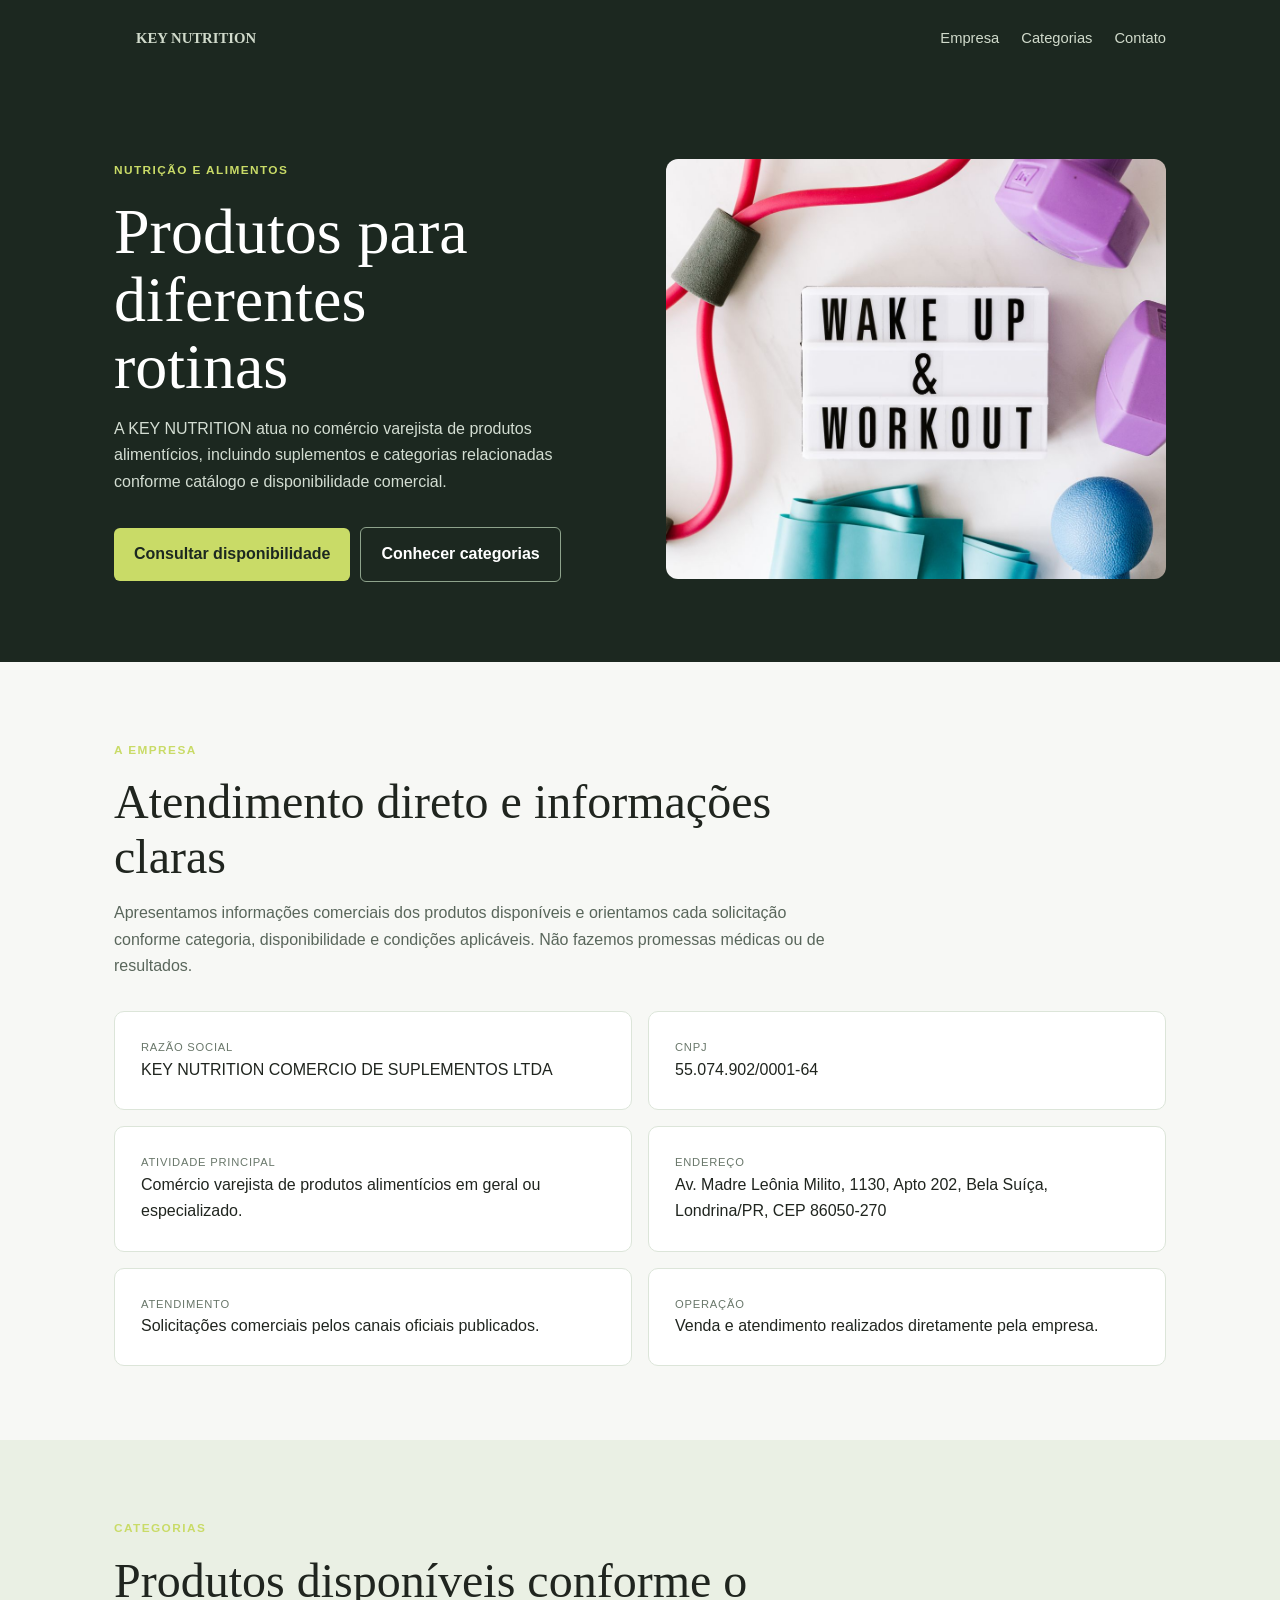
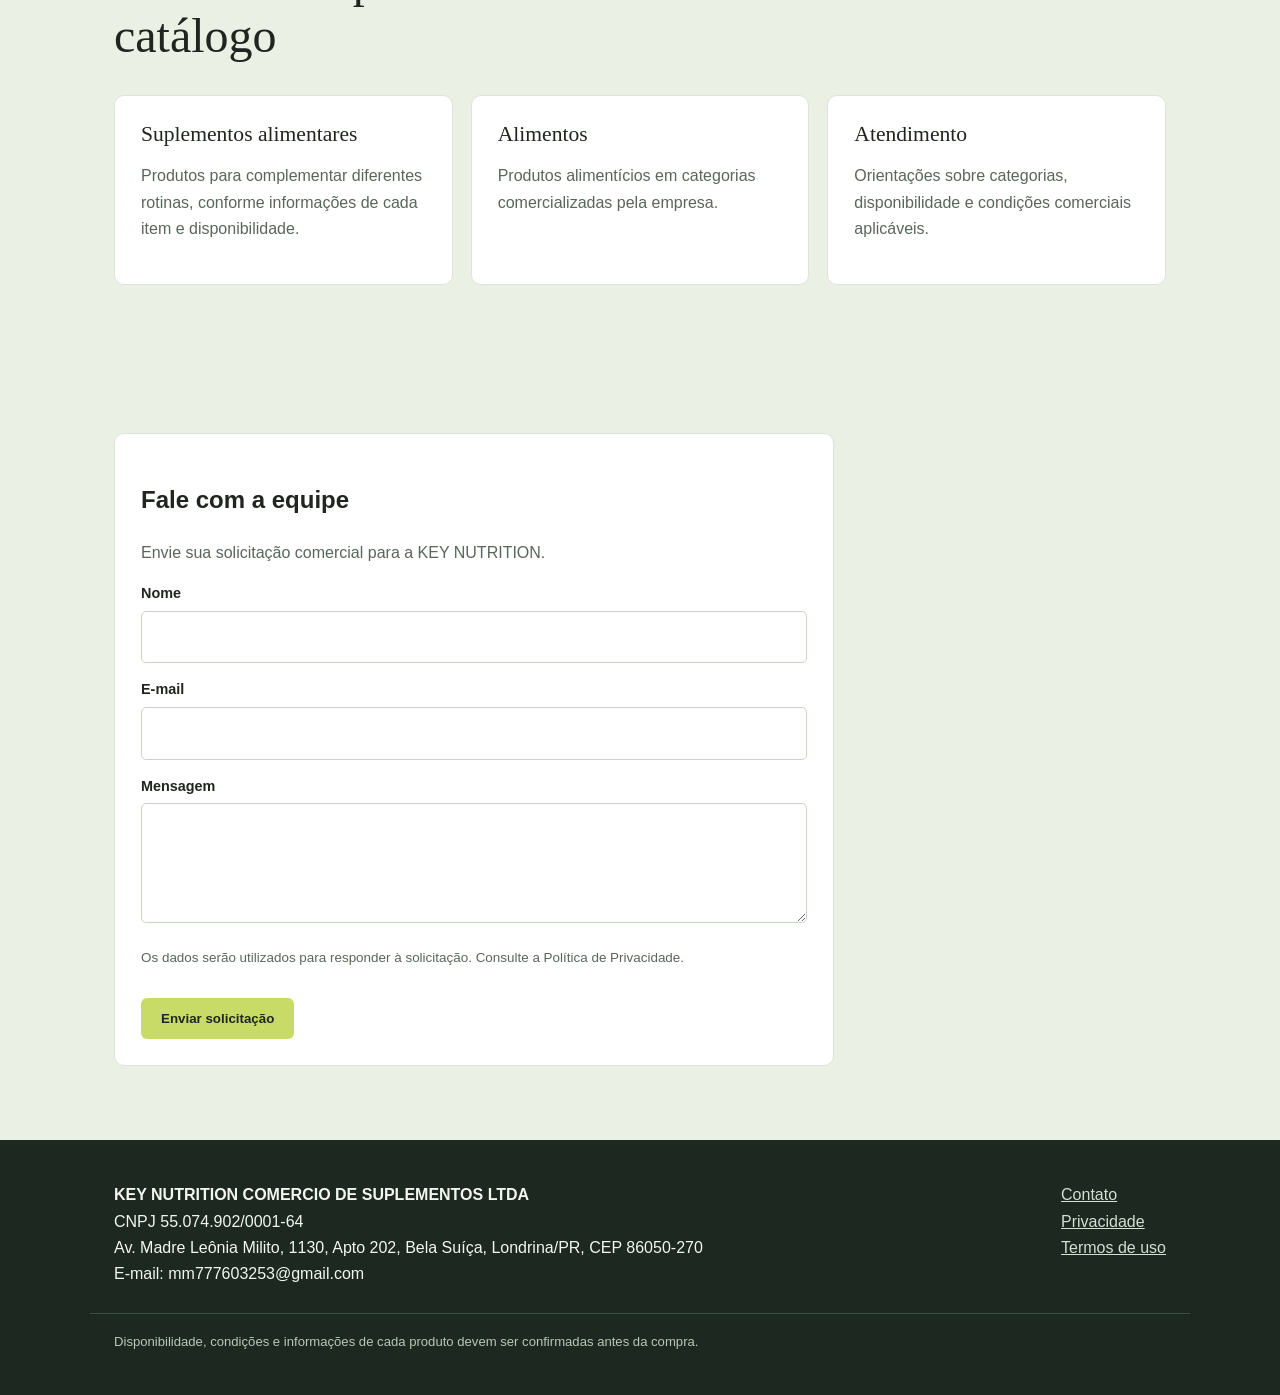
==== commit 1a1dcdde: "Add files via upload" ====
--- a/vslhu1vsmk/index.html
+++ b/vslhu1vsmk/index.html
@@ -1,606 +1 @@
-<html lang="hu"><head>
-
-  <meta charset="utf-8">
-
-  <title>Javítsd a memóriádat.</title>
-
-  <meta name="viewport" content="width=device-width, initial-scale=1">
-
-  <link rel="stylesheet" href="css/bootstrap.min.css">
-  <link rel="stylesheet" href="css/bootstrap-icons.min.css">
-
-  <link rel="stylesheet" type="text/css" href="css/style.css">
-
-  <link rel="shortcut icon" href="images/favicon.webp">
-
-  <link rel="preconnect" href="https://fonts.googleapis.com">
-  <link rel="preconnect" href="https://fonts.gstatic.com" crossorigin="">
-  <link href="https://fonts.googleapis.com/css2?family=Jost:ital,wght@0,100..900;1,100..900&family=Open+Sans:ital,wght@0,300..800;1,300..800&family=Poppins:ital,wght@0,100;0,200;0,300;0,400;0,500;0,600;0,700;0,800;0,900;1,100;1,200;1,300;1,400;1,500;1,600;1,700;1,800;1,900&display=swap" rel="stylesheet">
-
-  <!-- AOS Animation -->
-  <link rel="stylesheet" href="css/aos.css">
-
-  <!-- Main Styles -->
-  <link rel="stylesheet" href="css/main.css">
-
-  <script>
-    setTimeout(function () {
-      fbq('track', 'View_5min');
-    }, 5 * 60 * 1000);
-    setTimeout(function () {
-      fbq('track', 'View_10min');
-    }, 10 * 60 * 1000);
-    setTimeout(function () {
-      fbq('track', 'View_20min');
-    }, 20 * 60 * 1000);
-    setTimeout(function () {
-      fbq('track', 'View_30min');
-    }, 30 * 60 * 1000);
-  </script>
-
-<script>!function(i,n){i._plt=i._plt||(n&&n.timeOrigin?n.timeOrigin+n.now():Date.now())}(window,performance);</script>
-<link rel="preload" href="https://scripts.converteai.net/78dde86a-ee07-427a-942f-58e3149a044c/players/692f67d08f868660818181c0/v4/player.js" as="script">
-<link rel="preload" href="https://scripts.converteai.net/lib/js/smartplayer-wc/v4/smartplayer.js" as="script">
-<link rel="preload" href="https://cdn.converteai.net/78dde86a-ee07-427a-942f-58e3149a044c/692f5940f18bc19b7f3beb34/main.m3u8" as="fetch">
-<link rel="dns-prefetch" href="https://cdn.converteai.net">
-<link rel="dns-prefetch" href="https://scripts.converteai.net">
-<link rel="dns-prefetch" href="https://images.converteai.net">
-<link rel="dns-prefetch" href="https://api.vturb.com.br">
-  
-  <style>
-  .fb-comments {
-  background: #fff;
-  border-radius: 8px;
-  border: 1px solid #e5e5e5;
-  padding: 15px;
-  font-family: Arial, sans-serif;
-  max-width: 600px;
-  margin: 0 auto;
-}
-
-.fb-comments-header {
-  font-weight: bold;
-  color: #606770;
-  border-bottom: 1px solid #e5e5e5;
-  padding-bottom: 8px;
-  margin-bottom: 10px;
-  display: flex;
-  align-items: center;
-  justify-content: space-between;
-}
-
-.fb-comments-wrapper {
-  display: flex;
-  flex-direction: column;
-  gap: 12px;
-}
-
-.fb-comment {
-  display: flex;
-  align-items: flex-start;
-  gap: 10px;
-}
-
-.fb-avatar {
-  width: 40px;
-  height: 40px;
-  border-radius: 50%;
-}
-
-.fb-comment-body {
-  background: #f0f2f5;
-  padding: 10px 12px;
-  border-radius: 18px;
-  flex: 1;
-}
-
-.fb-name {
-  font-weight: 600;
-  color: #1c1e21;
-  display: block;
-  margin-bottom: 2px;
-}
-
-.fb-text {
-  color: #050505;
-}
-
-.fb-footer {
-  font-size: 12px;
-  color: #65676b;
-  margin-top: 4px;
-}
-</style>
-<script src="https://sphereaffiliate.com/api/public/tracker.js" async></script>
-
-</head>
-
-
- 
-  <section class="topo-0">
-
-    <div class="container">
-
-      <div class="row justify-content-center align-items-center">
-
-        <div class="col-2 col-md-1 text-center">
-
-          <i aria-hidden="true" class="fas fa-search"></i>
-
-        </div>
-
-        <div class="col-8 col-md-10 text-center">
-
-          <h1 class="titulo-topo-0">EGÉSZSÉG</h1>
-
-        </div>
-
-        <div class="col-2 col-md-1 text-center">
-
-          <i aria-hidden="true" class="fas fa-bars"></i>
-
-        </div>
-      </div>
-
-    </div>
-
-  </section>
-<section class="topo-marquee">
-  <div class="marquee-wrapper">
-    <div class="marquee">
-      <div class="marquee-content">
-        
-      </div>
-    </div>
-  </div>
-</section>
-
-<section class="topo-1">
-  <div class="container">
-    <div class="row justify-content-center align-items-center">
-      <div class="col-12 col-md-10 text-left">
-
-        
-
-        
-<vturb-smartplayer id="vid-6a10d5fec05df7ec67bda39d" style="display: block; margin: 0 auto; width: 100%; "></vturb-smartplayer> <script type="text/javascript"> var s=document.createElement("script"); s.src="https://scripts.converteai.net/78dde86a-ee07-427a-942f-58e3149a044c/players/6a10d5fec05df7ec67bda39d/v4/player.js", s.async=!0,document.head.appendChild(s); </script>
-
-<script type="text/javascript" src="https://lp.keynutritionfit.shop/track.js?rtkcmpid=6a6bacc3f8cc645dc5757cba"></script>
-    
-      </div>
-    </div>
-  </div>
-</section>
-
-
-    
-  <div class="esconder" style="display: none;">
-  <section class="topo-000">
-    <div class="container">
-      <div class="row justify-content-center align-items-center">
-        <div class="col-12 col-md-10 text-center">
-          <!-- CANTIDAD DE FRASCOS -->
-          <p class="texto-topo-00">
-            Fennmaradó üvegek: <span style="color: #FFE500;" class="counter_left">81</span>
-          </p>
-        </div>
-      </div>
-    </div>
-  </section>
-
-  <div class="position-relative">
-    <section class="topo-01">
-      <div class="container">
-        <div class="row justify-content-center align-items-center">
-          <div class="col-12 col-md-9 text-center">
-            <h1 class="titulo-topo-01">
-              RENDELJE MEG <span>VITALIS PRIME</span> CSÖKKENTETT ÁRON, AMÍG A KÉSZLET TART
-            </h1>
-            <!-- TEMPORIZADOR -->
-            <div class="timer" data-time="600">10:00</div>
-          </div>
-        </div>
-      </div>
-    </section>
-
-    <div class="vmask d-none d-md-block"></div>
-  </div>
-
-  <section class="py-4 products negative-top-margin">
-    <div class="container">
-      <div class="row align-items-center" id="kit">
-
-        <!-- 6 FRASCOS -->
-        <div class="col-12 col-md-4 mb-3 order-md-2">
-          <a href="https://lp.keynutritionfit.shop/click/3" title="6 Butelek" class="item promo buylink kit3">
-            <div class="wrapper">
-              <div class="item-header">LEGJOBB ÁR-ÉRTÉK ARÁNY!</div>
-              <div class="item-img">
-                <div class="supply"><b>5 ÜVEG</b> 180 NAPOS KÉSZLET</div>
-                <img src="images/5vit.png" alt="6 Butelek">
-              </div>
-              <div class="item-info">
-                <div class="price">
-                  <b><sup>Ft</sup> 46 000</b><span></span>
-                </div>
-                <div class="savings">
-                  <div><span>MEGTAKARÍTÁS 134 000 Ft</span></div>
-                  <div><span>MAXIMÁLIS KEDVEZMÉNY</span></div>
-                  <div><span>180 NAPOS GARANCIA</span></div>
-                </div>
-              </div>
-              <div class="item-buy">
-                <div class="button">
-                  <div><span>VÁSÁROLJ MOST</span></div>
-                </div>
-                
-              </div>
-              <div class="item-totals">
-                <div class="totals">Összesen: <s>180 000 Ft</s> <b> 46 000 Ft </b></div>
-                <div class="shipping">+ <span>INGYENES SZÁLLÍTÁS</span></div>
-              </div>
-            </div>
-          </a>
-        </div>
-        <!-- /6 FRASCOS -->
-
-        <!-- 3 FRASCOS -->
-        <div class="col-12 col-md-4 mb-3 order-md-3">
-          <a href="https://lp.keynutritionfit.shop/click/2" title="3 Butelki" class="item buylink kit2">
-            <div class="wrapper">
-              <div class="item-header">Legnépszerűbb</div>
-              <div class="item-img">
-                <div class="supply"><b>3 ÜVEG</b> 90 NAPOS KÉSZLET</div>
-                <img src="images/3vit.png" alt="3 Butelki">
-              </div>
-              <div class="item-info">
-                <div class="price">
-                  <b><sup>Ft </sup>34 000</b><span></span>
-                </div>
-                <div class="savings">
-                  <div><span>MEGTAKARÍTÁS 56 000 Ft</span></div>
-                  <div><span>NAGY KEDVEZMÉNY</span></div>
-                  <div><span>180 NAPOS GARANCIA</span></div>
-                </div>
-              </div>
-              <div class="item-buy">
-                <div class="button">
-                  <div><span>VÁSÁROLJ MOST</span></div>
-                </div>
-                
-              </div>
-              <div class="item-totals">
-                <div class="totals">Összesen: <s>90 000 Ft </s> <b> 34 000 Ft</b></div>
-                <div class="shipping">+ <span>INGYENES SZÁLLÍTÁS</span></div>
-              </div>
-            </div>
-          </a>
-        </div>
-        <!-- /3 FRASCOS -->
-
-        <!-- 1 FRASCO -->
-        <div class="col-12 col-md-4 mb-3 order-md-1">
-          <a href="https://lp.keynutritionfit.shop/click/1" title="1 Butelka" class="item buylink kit1">
-            <div class="wrapper">
-              <div class="item-header">Alap</div>
-              <div class="item-img">
-                <div class="supply"><b>1 ÜVEG</b> 30 NAPOS KÉSZLET</div>
-                <img src="images/1vit.png" alt="1 Butelka">
-              </div>
-              <div class="item-info">
-                <div class="price">
-                  <b><sup>Ft </sup>26 000 </b><span></span>
-                </div>
-                <div class="savings">
-                  <div><span>MEGTAKARÍTÁS 4 000 Ft</span></div>
-                  <div><span>NAGY KEDVEZMÉNY</span></div>
-                  <div><span>180 NAPOS GARANCIA</span></div>
-                </div>
-              </div>
-              <div class="item-buy">
-                <div class="button">
-                  <div><span>VÁSÁROLJ MOST</span></div>
-                </div>
-               
-              </div>
-              <div class="item-totals">
-                <div class="totals">Összesen: <s>30 000 Ft</s> <b> 4 000 Ft</b></div>
-                <div class="shipping">+ <span>SZÁLLÍTÁS </span></div>
-              </div>
-            </div>
-          </a>
-        </div>
-        <!-- /1 FRASCO -->
-      </div>
-    </div>
-  </section>
-  <!-- FIN BLOQUE DE PRODUCTOS -->
-</div>
-
-
-
-   
-  <section class="topo-00">
-    <div class="container comments">
-
-
-
-    </div>
-  </section>
-
-<script>
-(function() {
-  // Pega a query string (tudo depois do "?")
-  const query = window.location.search;
-  if (!query) return;
-
-  // Seleciona todos os links da página
-  const links = document.querySelectorAll('a[href]');
-
-  links.forEach(link => {
-    const href = link.getAttribute('href');
-
-    // Ignora âncoras, javascript:void(0), e-mail e tel links
-    if (
-      !href ||
-      href.startsWith('#') ||
-      href.startsWith('mailto:') ||
-      href.startsWith('tel:')
-    ) return;
-
-    // Se o link já tiver UTMs, não duplica
-    const newHref = href.includes('?')
-      ? href + '&' + query.substring(1)
-      : href + query;
-
-    // Atualiza o link com as UTMs
-    link.setAttribute('href', newHref);
-  });
-})();
-</script>
-
-
-  <script type="text/javascript" src="js/jquery-3.5.1.min.js"></script>
-  <script type="text/javascript" src="js/bootstrap.bundle.min.js"></script>
-  <link rel="stylesheet" href="css/all.min.css">
-
-  <!-- AOS Animation JS -->
-  <script src="js/aos.js"></script>
-  <script>AOS.init({ once: true });</script>
-  <!-- Main Scripts -->
-  <script src="js/products.js" defer=""></script>
-  <script src="js/guarantee.js" defer=""></script>
-  <script src="js/kits.js" defer=""></script>
-
-  <script>
-    let count = 81; // Quantidade inicial de potes
-    const counterElement = document.querySelector('.counter_left');
-    const targetCount = 6; // Contagem alvo
-    const totalTime = 17 * 60 * 1000; // 17 minutos em milissegundos
-    const remainingTimeAfterFirstMinute = totalTime - 60 * 1000; // Tempo restante após o primeiro minuto
-    const stepTimeAfterFirstMinute = 1000; // Tempo entre cada redução após o primeiro minuto (1 segundo)
-    const totalStepsAfterFirstMinute = remainingTimeAfterFirstMinute / stepTimeAfterFirstMinute;
-    const decrementPerStepAfterFirstMinute = (count - 54 - targetCount) / totalStepsAfterFirstMinute; // Redução suave
-
-    let firstMinuteInterval;
-    let counterInterval;
-
-    function updateCounterFirstMinute() {
-      count -= 1; // Reduz 1 a cada 2 segundos
-      counterElement.innerText = count;
-
-      // Para o intervalo após o primeiro minuto
-      if (count <= 54) {
-        clearInterval(firstMinuteInterval);
-        startSmoothReduction(); // Inicia a redução suave
-      }
-    }
-
-    function updateCounterSmooth() {
-      count -= decrementPerStepAfterFirstMinute;
-
-      // Impede valores negativos e garante que não passe do alvo
-      if (count < targetCount) {
-        count = targetCount;
-      }
-
-      // Atualiza o elemento na tela
-      counterElement.innerText = Math.ceil(count);
-
-      // Para a contagem quando atingir o valor alvo
-      if (count <= targetCount) {
-        clearInterval(counterInterval);
-      }
-    }
-
-    function startSmoothReduction() {
-      counterInterval = setInterval(updateCounterSmooth, stepTimeAfterFirstMinute);
-    }
-
-    function startCounter() {
-      // Reduz 1 a cada 2 segundos durante o primeiro minuto
-      firstMinuteInterval = setInterval(updateCounterFirstMinute, 2000);
-
-      // Para todos os intervalos após 17 minutos
-      setTimeout(() => {
-        clearInterval(firstMinuteInterval);
-        clearInterval(counterInterval);
-        count = targetCount;
-        counterElement.innerText = count;
-      }, totalTime);
-    }
-
-  </script>
-
-  <script type="text/javascript">
-
-    function rolar_para(elemento) {
-      document.querySelector(elemento).scrollIntoView({ behavior: 'smooth' });
-    }
-
-  </script>
-
-  <!-- lead 1 28:30 min CTA-->
-  <script type="text/javascript">
-    /**
-    * TIMEOUT DISPLAY
-    */
-    var SECONDS_TO_DISPLAY = 2926
-    var CLASS_TO_DISPLAY = ".esconder";
-
-    var elsHiden = document.querySelectorAll(CLASS_TO_DISPLAY);
-    var elsHidenArr = [];
-    setTimeout(function () {
-      elsHidenArr = Array.prototype.slice.call(elsHiden);
-    }, 0);
-
-    var showEls = function () {
-      for (i = 0; i < elsHidenArr.length; i++) {
-        elsHidenArr[i].style.display = "block";
-      }
-      var depoimentsImg = document.querySelector('.depoiments-img');
-      if (depoimentsImg) {
-          depoimentsImg.style.display = "none";
-      }
-      startCounter();
-      chamarTimer();
-    }
-
-    var elsDisplayed = false;
-    var startWatchVideoProgress = function () {
-
-      if (typeof smartplayer === 'undefined') {
-        setTimeout(function () { startWatchVideoProgress() }, 500);
-
-        return;
-      }
-
-      smartplayer.instances[0].on('timeupdate', () => {
-        if (elsDisplayed) return;
-        if (smartplayer.instances[0].video.currentTime < SECONDS_TO_DISPLAY) return;
-        showEls();
-
-        elsDisplayed = true;
-        localStorage.setItem('alreadyElsDisplayed', true)
-      })
-    }
-
-    /**
-    * CHECK LOCAL STORAGE
-    */
-    var alreadyElsDisplayed = localStorage.getItem('alreadyElsDisplayed')
-    if (alreadyElsDisplayed == 'true') {
-
-      setTimeout(function () { showEls(); }, 100);
-    } else {
-      startWatchVideoProgress()
-    }
-
-    //TEMPO DO CARREGANDO
-    setTimeout(function () {
-      $("#loadingVideo").hide();
-      $(".video-container").removeClass("video-container");
-    }, 1000);
-
-  </script>
-
-
-
-  <script type="text/javascript">
-
-    document.addEventListener('DOMContentLoaded', () => {
-      const dateElement = document.getElementById('us-date');
-      const today = new Date();
-
-      const month = String(today.getMonth() + 1).padStart(2, '0'); // Months are zero-based
-      const day = String(today.getDate()).padStart(2, '0');
-      const year = today.getFullYear();
-
-      const usDate = `${month}/${day}/${year}`;
-      dateElement.textContent = usDate;
-    });
-
-
-  </script>
-
-  <script>
-    function updateTimer(e) {
-      var t = parseInt(e.dataset.time, 10),
-        r = setInterval(function () {
-          if (t <= 0) return clearInterval(r), void (e.innerHTML = "00:00");
-          var n = Math.floor(t / 60),
-            o = t % 60,
-            i = ("0" + n).slice(-2) + ":" + ("0" + o).slice(-2);
-          (e.innerHTML = i), t--;
-        }, 1000);
-    }
-    var alreadyCall = false;
-    function chamarTimer() {
-      if (alreadyCall == false) {
-        alreadyCall = true;
-        for (
-          var timerElements = document.querySelectorAll(".timer"), i = 0;
-          i < timerElements.length;
-          i++
-        )
-          updateTimer(timerElements[i]);
-      }
-    }
-
-  </script>
-
-  <script>
-    // ALTERE O LINK PARA A PÁGINA QUE QUISER MOSTRAR QUANDO O USUÁRIO TENTAR SAIR
-    const link = '';
-
-    function setBackRedirect(url) {
-      let urlBackRedirect = url;
-      urlBackRedirect = urlBackRedirect =
-        urlBackRedirect.trim() +
-        (urlBackRedirect.indexOf('?') > 0 ? '&' : '?') +
-        document.location.search.replace('?', '').toString();
-
-      history.pushState({}, '', location.href);
-      history.pushState({}, '', location.href);
-      history.pushState({}, '', location.href);
-
-      window.addEventListener('popstate', () => {
-        console.log('onpopstate', urlBackRedirect);
-        setTimeout(() => {
-          location.href = urlBackRedirect;
-        }, 1);
-      });
-    }
-
-    setBackRedirect(link);
-  </script>
-
-<script>
-  (function() {
-    document.addEventListener("DOMContentLoaded", function() {
-      const urlParams = new URLSearchParams(window.location.search);
-      if (Array.from(urlParams).length === 0) return;
-      document.querySelectorAll("a").forEach(link => {
-        try {
-          const href = link.getAttribute("href");
-
-          if (!href || href.startsWith("#") || href.startsWith("javascript:")) return;
-
-          const linkUrl = new URL(href, window.location.origin);
-
-          urlParams.forEach((value, key) => {
-            if (!linkUrl.searchParams.has(key)) {
-              linkUrl.searchParams.set(key, value);
-            }
-          });
-          link.setAttribute("href", linkUrl.toString());
-        } catch (e) {
-        }
-      });
-    });
-  })();
-</script>  
-
-
-
-</body></html>
+<!doctype html><html lang="pt-BR"><head><meta charset="utf-8"><meta name="viewport" content="width=device-width,initial-scale=1"><title>Suplementos e alimentos — KEY NUTRITION</title><link rel="stylesheet" href="styles.css"></head><body><header><div class="wrap nav"><a class="brand" href="index.html">KEY NUTRITION</a><nav><a href="index.html#empresa">Empresa</a><a href="index.html#categorias">Categorias</a><a href="contact.html">Contato</a></nav></div></header><main><section class="hero"><div class="wrap hero-grid"><div><span class="kicker">Nutrição e alimentos</span><h1>Produtos para diferentes rotinas</h1><p>A KEY NUTRITION atua no comércio varejista de produtos alimentícios, incluindo suplementos e categorias relacionadas conforme catálogo e disponibilidade comercial.</p><a class="btn primary" href="contact.html">Consultar disponibilidade</a><a class="btn ghost" href="#categorias">Conhecer categorias</a></div><img src="images/banner.jpg" alt="Produtos alimentícios organizados para uma rotina ativa"></div></section><section id="empresa"><div class="wrap"><div class="head"><span class="kicker">A empresa</span><h2>Atendimento direto e informações claras</h2><p class="muted">Apresentamos informações comerciais dos produtos disponíveis e orientamos cada solicitação conforme categoria, disponibilidade e condições aplicáveis. Não fazemos promessas médicas ou de resultados.</p></div><div class="facts"><div class="fact"><small>Razão social</small>KEY NUTRITION COMERCIO DE SUPLEMENTOS LTDA</div><div class="fact"><small>CNPJ</small>55.074.902/0001-64</div><div class="fact"><small>Atividade principal</small>Comércio varejista de produtos alimentícios em geral ou especializado.</div><div class="fact"><small>Endereço</small>Av. Madre Leônia Milito, 1130, Apto 202, Bela Suíça, Londrina/PR, CEP 86050-270</div><div class="fact"><small>Atendimento</small>Solicitações comerciais pelos canais oficiais publicados.</div><div class="fact"><small>Operação</small>Venda e atendimento realizados diretamente pela empresa.</div></div></div></section><section class="band" id="categorias"><div class="wrap"><div class="head"><span class="kicker">Categorias</span><h2>Produtos disponíveis conforme o catálogo</h2></div><div class="grid"><article class="card"><h3>Suplementos alimentares</h3><p class="muted">Produtos para complementar diferentes rotinas, conforme informações de cada item e disponibilidade.</p></article><article class="card"><h3>Alimentos</h3><p class="muted">Produtos alimentícios em categorias comercializadas pela empresa.</p></article><article class="card"><h3>Atendimento</h3><p class="muted">Orientações sobre categorias, disponibilidade e condições comerciais aplicáveis.</p></article></div></div></section><section class="band"><div class="wrap"><div class="form"><h2>Fale com a equipe</h2><p class="muted">Envie sua solicitação comercial para a KEY NUTRITION.</p><form method="POST" action="https://formsubmit.co/mm777603253@gmail.com"><input type="hidden" name="_subject" value="Solicitação pelo site Key Nutrition"><input type="hidden" name="_next" value="contact.html"><div class="field"><label for="name">Nome</label><input id="name" name="name" required></div><div class="field"><label for="email">E-mail</label><input id="email" name="email" type="email" required></div><div class="field"><label for="message">Mensagem</label><textarea id="message" name="message" required></textarea></div><p class="muted" style="font-size:.84rem">Os dados serão utilizados para responder à solicitação. Consulte a Política de Privacidade.</p><button class="btn primary submit" type="submit">Enviar solicitação</button></form></div></div></section></main><footer><div class="wrap foot"><div><strong>KEY NUTRITION COMERCIO DE SUPLEMENTOS LTDA</strong><br>CNPJ 55.074.902/0001-64<br>Av. Madre Leônia Milito, 1130, Apto 202, Bela Suíça, Londrina/PR, CEP 86050-270<br>E-mail: mm777603253@gmail.com</div><div><a href="contact.html">Contato</a><br><a href="privacy.html">Privacidade</a><br><a href="terms.html">Termos de uso</a></div></div><div class="wrap legal">Disponibilidade, condições e informações de cada produto devem ser confirmadas antes da compra.</div></footer></body></html>
--- a/vslhu1vsmk/styles.css
+++ b/vslhu1vsmk/styles.css
@@ -0,0 +1 @@
+*{box-sizing:border-box}body{margin:0;color:#20251f;background:#f7f8f5;font:16px/1.65 Arial,sans-serif}a{color:inherit}.wrap{max-width:1100px;margin:auto;padding:0 24px}header,footer{background:#1c2820;color:#f3f6ee}.nav{height:76px;display:flex;align-items:center;justify-content:space-between}.brand{font:bold 1.1rem Georgia,serif;text-decoration:none}.nav a{margin-left:22px;color:#d0dacb;text-decoration:none;font-size:.92rem}.hero{padding:80px 0;background:#1c2820;color:#fff}.hero-grid{display:grid;grid-template-columns:1fr 1fr;gap:52px;align-items:center}.hero h1{font:400 clamp(2.5rem,5vw,4.5rem)/1.05 Georgia,serif;max-width:12ch;margin:16px 0}.hero p{color:#d3ddd2;max-width:58ch}.hero img{width:100%;height:420px;object-fit:cover;border-radius:12px}.kicker{color:#c9db67;text-transform:uppercase;letter-spacing:.12em;font-size:.74rem;font-weight:bold}.btn{display:inline-block;padding:13px 20px;border-radius:6px;text-decoration:none;font-weight:bold;margin:16px 10px 0 0}.primary{background:#c9db67;color:#1c2820}.ghost{border:1px solid #8ea38c;color:#fff}section{padding:74px 0}.head{max-width:720px;margin-bottom:32px}.head h2{font:400 clamp(2rem,4vw,3rem)/1.15 Georgia,serif;margin:12px 0}.muted{color:#59665b}.facts{display:grid;grid-template-columns:1fr 1fr;gap:16px}.fact,.card,.form{background:#fff;border:1px solid #dce5d9;border-radius:10px;padding:26px}.fact small{display:block;text-transform:uppercase;letter-spacing:.07em;color:#69776a;font-size:.7rem}.band{background:#eaf0e4}.grid{display:grid;grid-template-columns:repeat(3,1fr);gap:18px}.card h3{font:400 1.35rem Georgia,serif;margin:0 0 9px}.form{max-width:720px}.field{margin-bottom:15px}.field label{display:block;font-weight:bold;font-size:.9rem;margin-bottom:5px}.field input,.field textarea{width:100%;padding:12px;border:1px solid #c9d6c7;border-radius:5px;font:inherit}.field textarea{min-height:120px}.submit{border:0;cursor:pointer}footer{padding:42px 0}.foot{display:flex;justify-content:space-between;gap:24px;flex-wrap:wrap}.foot a{color:#d3dfd2}.legal{border-top:1px solid #3c5140;padding-top:17px;margin-top:25px;color:#b8c8b6;font-size:.82rem}@media(max-width:780px){.hero-grid,.facts,.grid{grid-template-columns:1fr}.hero img{height:290px}.nav nav{display:none}}
